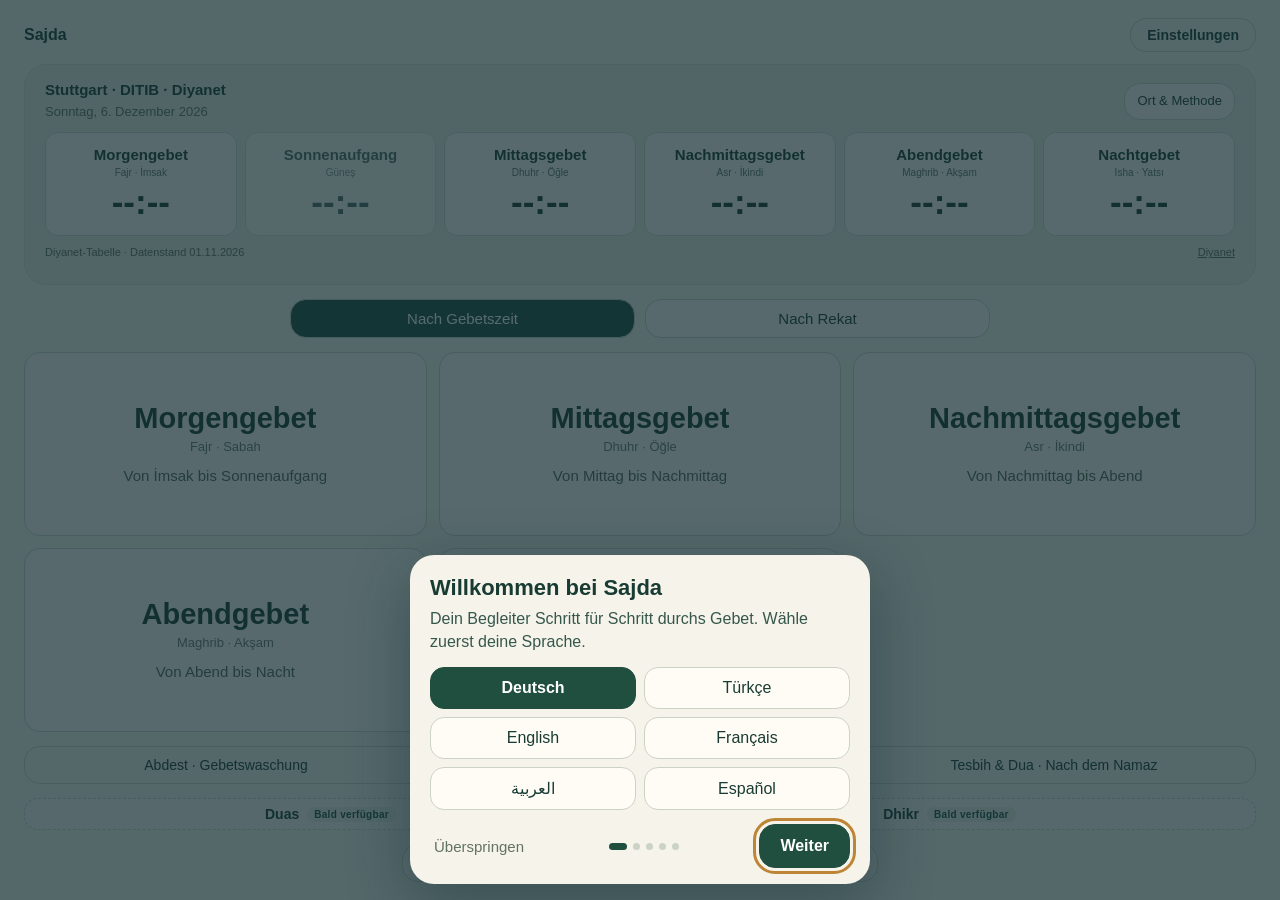
==== web/index.html @ 0aa75ae0 "Kontakt- und Datenschutzseite verlinkt Gemeinsame Seite rechtliches.html (Quelle ~/projects/rechtlic" ====
<!doctype html><html lang="de"><head><meta charset="utf-8"><meta name="viewport" content="width=device-width,initial-scale=1,viewport-fit=cover"><meta name="theme-color" content="#f6f3ea"><title>Sajda</title><link rel="icon" type="image/png" href="icon-32.png"><link rel="stylesheet" href="style.css"><link rel="manifest" href="manifest.webmanifest"><link rel="apple-touch-icon" href="icon-180.png"><meta name="apple-mobile-web-app-capable" content="yes"><meta name="mobile-web-app-capable" content="yes"><meta name="apple-mobile-web-app-title" content="Sajda"></head><body><div class="app">
<header><button id="homeButton"></button><button id="settingsButton" data-t="settings"></button></header>
<main id="home"><section class="times-board"><div class="setting-row"><div><strong data-t="cityZone"></strong><p id="timesDate"></p></div><button id="refreshTimes" data-t="refreshTimes"></button></div><div id="timesGrid"></div><div class="time-details"><span id="timesStatus" role="status"></span><a href="https://namazvakitleri.diyanet.gov.tr/tr-TR/11027/stuttgart-icin-namaz-vakti" target="_blank" rel="noopener">Diyanet</a></div><p id="nextPrayer" aria-live="off"></p></section><div class="settings-tabs home-tabs"><button id="byTimes" data-t="byTimes"></button><button id="byRekat" data-t="byRekat"></button></div><nav id="prayerChoices"></nav><nav id="categories" hidden></nav><nav id="homeShortcuts"></nav><button id="resume" hidden></button><div class="home-links"><button id="homeLearn" data-t="learnTempo"></button><button id="sourcesButton" class="plain" data-t="sources"></button></div></main>
<main id="choose" hidden><p class="eyebrow" data-t="choose"></p><h1 id="chooseTitle"></h1><p id="chosenPrayerWindow" class="prayer-window-banner" hidden></p><p id="chooseTraditional" class="prayer-traditional"></p><div id="variants"></div></main>
<main id="reader" hidden><div id="washReturnBar" hidden><button id="washReturn" data-prep="returnPrayer"></button></div><div class="meta"><span id="routeName"></span><button id="mic"></button></div><div class="meta"><span id="position"></span><a id="source" target="_blank" rel="noopener" data-t="source"></a></div><div class="track"><div id="progress"></div></div><div class="reading-stage"><article class="reading-copy"><div class="heading"><h1 id="title"></h1><button id="sectionTempo" class="section-tempo" data-t="sectionTempo"></button></div><div id="pagebox" aria-live="off"></div></article><aside id="posePanel"><img id="pose" alt="" hidden></aside></div><div class="pacing"><button id="pacePlay" aria-pressed="false"></button><div class="pace-meter"><div id="paceFill"></div></div><span id="paceLabel"></span><span id="activeTempo" class="tempo-badge"></span><button id="tempoSettings" data-t="tempo"></button></div><div id="counter" role="status" hidden><strong id="repeatInstruction"></strong><span id="repeatRound"></span></div><p id="status" role="status"></p><footer><button id="back"></button><button id="next" class="primary"></button></footer></main>
<main id="info" hidden><p class="eyebrow" data-t="infoTitle"></p><h1>İslam ve İhsan</h1><div id="infoText"></div><a href="https://www.islamveihsan.com/namaz-nasil-kilinir.html" target="_blank" rel="noopener" data-t="source"></a><footer><button id="infoBack" data-t="back"></button><button id="infoNext" class="primary"></button></footer></main>
<main id="settings" hidden><div class="setting-row language-row"><label for="explanationLanguage" data-t="language"></label><select id="explanationLanguage"><option value="de">Deutsch</option><option value="en">English</option><option value="tr">Türkçe</option><option value="fr">Français</option><option value="es">Español</option><option value="ar">العربية</option></select></div><div class="settings-tabs"><button id="appearanceTab" data-t="appearance"></button><button id="tempoTab" data-t="tempo"></button><button id="memoryTab" data-t="memory"></button></div>
<section id="appearancePanel"><h1 data-t="appearanceTitle"></h1><label for="size"><span data-t="size"></span> <output id="sizeValue"></output></label><input id="size" type="range" min="36" max="72" step="2"><label><input id="images" type="checkbox"> <span data-t="images"></span></label><label><input id="showPreparation" type="checkbox"> <span data-prep="setting"></span></label><label><input id="showPrayerWindows" type="checkbox"> <span data-t="showPrayerWindows"></span></label><label><input id="showMeaning" type="checkbox"> <span data-t="showMeaning"></span></label><div class="setting-row"><label for="displayMode" data-t="mode"></label><select id="displayMode"><option value="full" data-t="full"></option><option value="headings" data-t="headings"></option></select></div><p class="muted" data-t="appearanceHint"></p></section>
<section id="tempoPanel" hidden><div class="tempo-editor-controls"><div class="setting-row scope-row"><label for="tempoScope" data-t="tempoScope"></label><select id="tempoScope"></select></div><p id="scopeStatus" class="scope-status"></p><button id="learnSectionTempo" data-t="learnTempo"></button><button id="resetSectionTempo" class="plain" data-t="resetTempo" hidden></button><div class="setting-row"><label for="speed" data-t="speed"></label><output id="speedValue"></output></div><input id="speed" type="range" min="4" max="24" step="1"><div class="setting-row"><span data-t="slow"></span><span data-t="fast"></span></div><div class="setting-row"><label for="highlight" data-t="marking"></label><select id="highlight"><option value="word" data-t="word"></option><option value="letter" data-t="letter"></option></select></div><div class="setting-row"><label for="pause" data-t="movement"></label><output id="pauseValue"></output></div><input id="pause" type="range" min="1" max="8" step="0.5"><label class="auto-label"><input id="autoAdvance" type="checkbox"> <span data-t="auto"></span></label></div><div class="demo"><p class="eyebrow" data-t="example"></p><p id="demoTitle"></p><div id="demoText"></div><div class="pace-meter"><div id="demoFill"></div></div><div class="setting-row"><button id="demoBack" data-t="back"></button><span id="demoPage"></span><button id="demoNext" data-t="next"></button></div><div class="setting-row"><button id="demoPlay"></button><span id="demoLabel"></span></div></div><p class="tempo-hint" data-t="tempoHelp"></p></section><section id="memoryPanel" hidden><h1 data-t="memoryTitle"></h1><p class="tempo-hint" data-t="memoryHint"></p><label><input id="memoryEnabled" type="checkbox"> <span data-t="memoryOn"></span></label><div class="setting-row"><span id="memoryCount"></span><div><button id="memoryAll" data-t="all"></button><button id="memoryNone" data-t="none"></button></div></div><div id="memoryList"></div><div class="setting-row"><button id="memoryBack" data-t="back"></button><span id="memoryPage"></span><button id="memoryNext" data-t="next"></button></div></section>
<a class="legal-link" href="rechtliches.html">Kontakt · Datenschutz</a>
<button id="settingsClose" class="primary" data-t="save"></button></main>
<main id="exactPrayer" hidden><h1 data-t="chooseExactPrayer"></h1><p data-t="exactPrayerHint"></p><div id="exactPrayerChoices"></div><button id="exactPrayerBack" data-t="back"></button></main>
<main id="plan" hidden><p class="eyebrow" data-t="planTitle"></p><h1 id="planRoute"></h1><p class="tempo-hint" data-t="planHint"></p><div id="surahChoices"></div><footer><button id="planBack" data-t="planBack"></button><button id="planStart" class="primary" data-t="startPlan"></button></footer></main>
<main id="preparation" hidden><div class="setting-row"><h1 data-prep="title"></h1><button id="preparationBack" data-prep="back"></button></div><p id="preparationRoute" class="muted"></p><p class="preparation-intro" data-prep="intro"></p><div class="preparation-choices"><button id="preparationWudu"><strong data-prep="wudu"></strong><span data-prep="wuduSub"></span></button><button id="preparationGhusl"><strong data-prep="ghusl"></strong><span data-prep="ghuslSub"></span></button></div><div class="purity-links"><button id="whenWudu" data-prep="whenWudu"></button><button id="whenGhusl" data-prep="whenGhusl"></button></div><p class="preparation-basis" data-prep="basis"></p><footer><label><input id="skipPreparation" type="checkbox"><span data-prep="skip"></span></label><button id="preparationReady" class="primary" data-prep="ready"></button></footer></main>
<main id="purityInfo" hidden><div class="setting-row"><h1 id="purityTitle"></h1><button id="purityBack" data-prep="back"></button></div><p class="preparation-basis" data-prep="basis"></p><div id="purityText"></div><div id="puritySources"></div><footer><button id="purityPrev" data-prep="back"></button><span id="purityCount"></span><button id="purityNext" class="primary" data-prep="next"></button></footer></main>
<main id="learn" hidden><div class="setting-row"><h1 data-t="learnTitle"></h1><button id="learnBack" data-t="learnBack"></button></div><div class="learn-top"><label for="learnTarget" data-t="learnSection"></label><select id="learnTarget"></select><select id="learnRepeat" hidden></select></div><p class="tempo-hint" data-t="learnHint"></p><div class="learn-text-area"><div id="learnText"></div><div class="setting-row"><button id="learnTextBack" data-t="back"></button><span id="learnTextPage"></span><button id="learnTextNext" data-t="next"></button></div></div><div class="learn-record-controls"><label><input id="learnAutoStop" type="checkbox"> <span data-t="recordAuto"></span></label><label class="silence-control"><span data-t="silenceSeconds"></span><select id="learnSilence"><option value="2">2 s</option><option value="3" selected>3 s</option><option value="5">5 s</option></select></label><div class="setting-row"><button id="recordStart" class="primary" data-t="recordStart"></button><button id="recordStop" data-t="recordStop" disabled></button><strong id="recordElapsed">0.0 s</strong></div><div class="voice-level"><div id="voiceLevel"></div></div><p id="recordStatus" role="status"></p></div><div class="learn-result"><audio id="recordPlayback" controls hidden></audio><label for="learnDuration" data-t="durationSeconds"></label><input id="learnDuration" type="number" min="0.1" max="1800" step="0.1" inputmode="decimal"><button id="saveLearned" class="primary" data-t="saveMeasurement" disabled></button></div><p class="learn-privacy" data-t="learnPrivacy"></p></main>
<main id="done" hidden><p class="eyebrow" data-t="finished"></p><h1 id="doneTitle"></h1><p data-t="accepted"></p><button id="doneReturnPrayer" class="primary" data-prep="returnPrayer" hidden></button><button id="after" class="primary" data-t="after"></button><button id="again" data-t="again"></button><button id="doneHome" data-t="home"></button></main>
</div><dialog id="startCountdown" aria-labelledby="countdownTitle"><div class="countdown-content"><h2 id="countdownTitle" data-t="countdownTitle"></h2><output id="countdownValue" aria-live="polite" aria-atomic="true">3</output><button id="cancelCountdown" data-t="cancelCountdown"></button></div></dialog><script src="content.js"></script><script src="languages.js"></script><script src="i18n.js"></script><script src="pacing.js"></script><script src="tempo.js"></script><script src="prayer-plan.js"></script><script src="prayer-routes.js"></script><script src="features-i18n.js"></script><script src="intentions.js"></script><script src="start-countdown.js"></script><script src="prayer-labels.js"></script><script src="preparation-content.js"></script><script src="voice-timing.js"></script><script src="sprache-fr.js"></script><script src="sprache-es.js"></script><script src="sprache-ar.js"></script><script src="sprachen.js"></script><script src="app.js"></script><script src="home-features.js"></script><script src="berechnung.js"></script><script src="orte.js"></script><script src="marke.js"></script><script src="fokus.js"></script><script src="guide.js"></script><script src="preparation.js"></script><script src="learn.js"></script><script src="intention-start.js"></script><script src="init.js"></script><script>if('serviceWorker'in navigator&&location.protocol.startsWith('http'))navigator.serviceWorker.register('sw.js').catch(()=>{})</script></body></html>
---- web/style.css ----
:root{--ink:#183c33;--paper:#f6f3ea;--font:52px}*{box-sizing:border-box}html,body{margin:0;height:100%;overflow:hidden}body{font-family:ui-sans-serif,-apple-system,BlinkMacSystemFont,'Segoe UI',sans-serif;background:var(--paper);color:var(--ink)}button,input,a{-webkit-tap-highlight-color:transparent}button{font:inherit;color:inherit;border:1px solid #cbd3c7;background:#fffcf5;border-radius:16px;padding:16px 20px;cursor:pointer;touch-action:manipulation}button:focus-visible,a:focus-visible{outline:3px solid #bd8535;outline-offset:3px}button:disabled{opacity:.4}a{color:inherit}h1,p{margin:0}h1{font-size:clamp(28px,4.4vw,46px);line-height:1.12;letter-spacing:-.035em}p{line-height:1.5}.app{height:100dvh;max-width:none;margin:auto;padding:max(16px,env(safe-area-inset-top)) max(22px,env(safe-area-inset-right)) max(14px,env(safe-area-inset-bottom));display:flex;flex-direction:column;gap:20px}header{display:flex;justify-content:space-between;align-items:center;flex:none}header button{border:0;background:none;padding:8px 0;font-weight:700}#settingsButton{padding:8px 16px;border:1px solid #cbd3c7}main{flex:1;min-height:0;display:flex;flex-direction:column;gap:20px}[hidden]{display:none!important}#home{justify-content:space-evenly}#home h1{font-size:clamp(35px,7vw,66px);margin:12px 0}#categories{display:grid;grid-template-columns:1fr 1fr;gap:12px}#categories button{text-align:left;font-size:clamp(20px,3.2vw,30px);font-weight:700;min-height:80px}#categories small{display:block;font-size:14px;font-weight:400;margin-top:8px}.eyebrow{font-size:12px;letter-spacing:.16em;font-weight:700;color:#6a7969}.muted{color:#647567}.plain{border:0;background:none;font-size:14px}.primary{background:#204f40;color:#fff;border-color:#204f40;font-weight:700}#variants{display:grid;gap:12px}#variants button{text-align:left;font-size:23px}#variants small{display:block;font-size:15px;margin-top:6px}.meta{display:flex;align-items:center;justify-content:space-between;gap:10px;font-size:14px}.meta button{padding:8px 12px;font-size:13px}.track{height:3px;background:#dce0d4;flex:none}.track div{height:100%;background:#547764;transition:width .2s}.heading{display:flex;align-items:center;gap:12px;min-height:52px}.heading h1{flex:1;font-size:clamp(26px,4vw,38px)}#pose{width:100px;height:118px;object-fit:contain;mix-blend-mode:multiply}#reader{gap:12px}#pagebox{flex:1;min-height:0;overflow:hidden}#pagebox p,.measure p{font-size:var(--font);font-weight:650;line-height:1.28;letter-spacing:-.018em;overflow-wrap:anywhere;margin:0 0 18px}#pagebox p.note,.measure p.note{font-size:22px;font-weight:400;line-height:1.45;letter-spacing:0;color:#596b5f}#pagebox p:last-child,.measure p:last-child{margin-bottom:0}.measure{position:fixed;visibility:hidden;left:-10000px;top:0;pointer-events:none}footer{display:flex;gap:12px;flex:none}footer button{min-height:64px}#next{flex:1;display:flex;justify-content:space-between;font-size:25px}#next span{font-size:17px;align-self:center}#status{font-size:12px;line-height:1.3;min-height:16px}#counter{display:flex;gap:8px}#counter button{padding:8px 16px}#count{flex:1}#settings{gap:25px;justify-content:center}#settings label{font-size:23px}#settings input[type=range]{width:100%;height:40px}#settings input[type=checkbox]{width:24px;height:24px}#infoText{font-size:clamp(20px,3vw,27px);line-height:1.5;flex:1}#info footer{margin-top:auto}#done{justify-content:center}#done button{font-size:22px}@media(max-height:740px){.app{gap:10px;padding:12px 18px}main{gap:12px}#home h1{font-size:36px;margin:6px 0}#categories{gap:8px}#categories button{min-height:62px;padding:12px}#categories small{margin-top:4px}#reader{gap:8px}.heading{min-height:34px}.heading h1{font-size:26px}#pose{height:70px;width:60px}footer button{min-height:52px;padding:12px}#pagebox p.note,.measure p.note{font-size:18px}#settings{gap:16px}#variants button{padding:12px;font-size:20px}}@media(max-height:480px){#home{display:grid;grid-template-columns:1fr 1fr}#categories{grid-row:span 3}#home h1{font-size:28px}#categories button{font-size:18px}#categories small{display:none}#reader{gap:4px}.meta{font-size:12px}.heading h1{font-size:22px}#status{min-height:0}header{font-size:13px}#settings{gap:6px}#infoText{font-size:17px}#variants{grid-template-columns:1fr 1fr}}

/* Full-width reading with a compact, always-visible pace controller. */
.app{width:100%;padding-left:max(24px,env(safe-area-inset-left));padding-right:max(24px,env(safe-area-inset-right))}.heading{position:relative}#reader:has(#pose:not([hidden])) .heading{padding-right:116px;min-height:72px}#pose{position:absolute;right:0;top:0;z-index:1}#pagebox{padding-top:4px}#reader:has(#pose:not([hidden])) #pagebox p:first-child{padding-right:112px}.measure p:first-child{padding-right:var(--image-inset,0px)}
.pacing{display:flex;align-items:center;gap:12px;flex:none;min-height:40px}.pacing button{padding:9px 12px;font-size:14px}.pace-meter{height:6px;background:#dce0d4;border-radius:8px;overflow:hidden;flex:1;min-width:35px}.pace-meter>div{height:100%;width:0;background:#b38434}.pacing>span{font-size:13px;min-width:74px}.pacing #tempoSettings{padding:8px 12px}.read-unit{border-radius:4px}.read-unit.active{background:#edce86;box-shadow:0 2px 0 #bd8535;color:#173d31}.read-unit.read{color:#547969}.reading-word{white-space:nowrap}#settings{max-width:850px;width:100%;margin:auto;gap:14px;justify-content:flex-start}#settings section{display:flex;flex-direction:column;gap:12px;min-height:0}.settings-tabs{display:flex;gap:10px}.settings-tabs button{flex:1;padding:12px}.settings-tabs button[aria-selected=true]{background:#204f40;color:white}#settings h1{font-size:32px;margin:4px 0}#settings label{font-size:18px}#settings input[type=range]{height:26px;margin:0;accent-color:#204f40}#settings input[type=checkbox]{vertical-align:middle;width:20px;height:20px}.setting-row{display:flex;justify-content:space-between;align-items:center;gap:12px;font-size:15px}.setting-row select{font:inherit;padding:8px;border:1px solid #cbd3c7;border-radius:8px;background:#fffcf5;color:#183c33}.demo{padding:16px;border:1px solid #cbd3c7;border-radius:18px;display:flex;flex-direction:column;gap:12px;background:#fffcf5}#demoText{font-size:28px;line-height:1.45;font-weight:650}#demoText p{margin:0}.demo button{padding:8px 16px}.tempo-hint{font-size:13px;color:#647567}.auto-label{font-size:16px!important}#settingsClose{margin-top:auto;flex:none}#appearancePanel{gap:24px!important}#home{max-width:1200px;width:100%;margin:auto}
@media(max-height:740px){#settings{gap:8px}#settings section{gap:6px}#settings h1{font-size:25px}#settings label{font-size:16px}.demo{padding:10px;gap:6px}#demoText{font-size:24px}.tempo-hint{font-size:11px}.settings-tabs button{padding:8px}#reader:has(#pose:not([hidden])) .heading{min-height:42px;padding-right:80px}#reader:has(#pose:not([hidden])) #pagebox p:first-child{padding-right:76px}.measure p:first-child{padding-right:var(--image-inset,0px)}}
@media(max-width:550px){.app{padding-left:16px;padding-right:16px}.pacing{gap:6px}.pacing button{font-size:12px;padding:8px}.pacing>span{font-size:11px;min-width:60px}#reader:has(#pose:not([hidden])) .heading{padding-right:72px;min-height:40px}#pose{width:60px;height:76px}#reader:has(#pose:not([hidden])) #pagebox p:first-child{padding-right:68px}}
@media(max-height:480px){#tempoPanel{display:grid!important;grid-template-columns:1fr 1fr;gap:5px 18px!important}#tempoPanel[hidden]{display:none!important}#tempoPanel h1{display:none}.demo{grid-column:2;grid-row:1/7}#demoText{font-size:20px}.tempo-hint{display:none}.settings-tabs button{padding:5px}#settingsClose{padding:8px}#appearancePanel{gap:8px!important}.pacing{min-height:30px}.pacing button{padding:4px 8px}#pose{height:50px;width:44px}}
.reading-word{white-space:normal;overflow-wrap:anywhere}

#counter{display:flex;align-items:center;justify-content:space-between;gap:12px;background:#e7ecdf;border-radius:12px;padding:10px 16px;font-size:17px}#repeatRound{font-size:14px;color:#526b58}#explanationLanguage{font-size:17px}#appearancePanel .setting-row{flex-wrap:wrap}#pagebox [data-spoken=false]{color:#596b5f}

/* The reading stage reserves real space for both recitation and posture. */
.app{gap:12px;padding:18px 24px}header{min-height:34px}#reader{gap:10px}.meta{font-size:13px}.meta button{padding:7px 12px}.reading-stage{flex:1;min-height:0;display:grid;grid-template-columns:minmax(0,1fr);gap:20px}#reader.has-pose .reading-stage{grid-template-columns:minmax(0,1fr) clamp(200px,27vw,390px)}.reading-copy{min-width:0;min-height:0;display:flex;flex-direction:column;background:#fffcf5;border:1px solid #e0e4d8;border-radius:24px;padding:24px 28px;gap:14px}#reader .heading,#reader:has(#pose:not([hidden])) .heading{padding:0;min-height:0;flex:none}#reader .heading h1{font-size:clamp(22px,2.4vw,32px);font-weight:600;color:#5e7565;letter-spacing:-.02em}#reader #pagebox{padding:0;display:flex;flex-direction:column;justify-content:center;min-width:0}#reader #pagebox p{flex:none}#reader:has(#pose:not([hidden])) #pagebox p:first-child,.measure p:first-child{padding-right:0}#pagebox p.note,.measure p.note{font-size:clamp(17px,1.7vw,22px);line-height:1.4;margin-top:14px;color:#627466;font-weight:400}#posePanel{min-height:0;min-width:0;display:flex;align-items:center;justify-content:center;padding:22px;background:#e9eddf;border:1px solid #d9e0ce;border-radius:24px}#pose{position:static!important;display:block;width:100%!important;height:100%!important;max-height:490px;object-fit:contain;mix-blend-mode:multiply}#status:empty{display:none}#reader footer{justify-content:space-between}#reader footer #next{flex:0 1 65%;max-width:650px}#reader footer #back{min-width:120px}#reader footer button{min-height:56px}#reader .pacing{padding:0 3px;min-height:38px}#counter{padding:8px 14px;font-size:15px}.track{height:3px}
@media(orientation:portrait){#reader.has-pose .reading-stage{grid-template-columns:minmax(0,1fr);grid-template-rows:minmax(0,1fr) clamp(150px,23dvh,270px);gap:12px}#posePanel{padding:12px 30px}#pose{max-height:none}.reading-copy{padding:20px 24px;gap:12px}#reader .heading h1{font-size:26px}#reader footer #next{flex:1;max-width:none}}
@media(max-width:550px){.app{padding:12px;gap:8px}#reader{gap:7px}.reading-copy{padding:14px 16px;border-radius:18px;gap:8px}#posePanel{border-radius:18px}#reader .heading h1{font-size:21px}#reader.has-pose .reading-stage{grid-template-rows:minmax(0,1fr) clamp(105px,17dvh,170px);gap:8px}#reader footer #back{min-width:85px}#reader footer button{padding:12px;min-height:48px}.meta{font-size:11px}#reader .pacing{gap:6px}#pagebox p.note,.measure p.note{font-size:16px;margin-top:8px}}
@media(orientation:landscape) and (max-height:650px){.app{padding:10px 18px;gap:6px}#reader{gap:6px}#reader.has-pose .reading-stage{grid-template-columns:minmax(0,1fr) clamp(140px,25vw,280px);gap:12px}.reading-copy{padding:14px 20px;gap:8px}#posePanel{padding:14px}#reader .heading h1{font-size:21px}#reader footer button{min-height:44px;padding:10px 16px}#reader .pacing{min-height:32px}.meta button{padding:5px 9px}#pagebox p.note,.measure p.note{font-size:16px;margin-top:8px}#counter{padding:5px 12px}header{min-height:28px}header button{padding:4px 0}#settingsButton{padding:5px 12px}}
.language-row{flex:none;font-weight:650}.settings-tabs{flex:none}.settings-tabs button{font-size:15px;padding:10px 6px}.language-row select{min-width:130px}#memoryList{display:grid;grid-template-columns:1fr 1fr;gap:10px}#memoryList label{display:flex;align-items:center;gap:10px;padding:12px;border:1px solid #cbd3c7;border-radius:12px;min-height:62px}#memoryList input{flex:none}#memoryPanel button{padding:8px 12px}#memoryPanel{gap:14px!important}.reduced{align-items:center;text-align:center;gap:18px}#pagebox .hidden-time{font-size:clamp(58px,9vw,120px);font-variant-numeric:tabular-nums;line-height:1.15;margin:0}#pagebox .hidden-caption{font-size:18px;font-weight:500;margin:0}#pagebox .hidden-hint{font-size:16px;line-height:1.4;font-weight:400;max-width:30em;margin:0}.headings-only .heading h1{font-size:clamp(28px,3vw,46px)}#settings section{flex:0 1 auto}#settingsClose{margin-top:auto}#appearancePanel{gap:18px!important}#settingsButton{font-size:14px}#pagebox p{overflow-wrap:anywhere}
@media(max-height:740px){#settings .language-row{font-size:14px}#settings section{gap:5px}.settings-tabs button{padding:7px 5px;font-size:13px}.demo{padding:8px}#demoText{font-size:22px}#settings input[type=range]{height:20px}#settings h1{font-size:23px}#memoryPanel{gap:8px!important}#memoryList label{padding:8px;min-height:48px;font-size:16px}#appearancePanel{gap:12px!important}#settingsClose{padding:10px}}
@media(max-width:550px){#memoryList{grid-template-columns:1fr}#memoryList label{min-height:42px;padding:8px}.settings-tabs button{font-size:12px}#settings h1{font-size:23px}#pagebox .hidden-time{font-size:58px}#pagebox .hidden-caption{font-size:14px}#pagebox .hidden-hint{font-size:13px}.pacing>span{min-width:64px}}
@media(orientation:landscape) and (max-height:480px){#memoryPanel{display:grid!important;grid-template-columns:1fr 1fr}#memoryPanel[hidden]{display:none!important}#memoryList{grid-column:2;grid-row:1/5}#memoryPanel h1{font-size:18px}#memoryPanel .tempo-hint{display:none}#appearancePanel{display:grid!important;grid-template-columns:1fr 1fr}#appearancePanel[hidden]{display:none!important}#appearancePanel h1,#appearancePanel .muted{display:none}}
/* Hiding text does not change the available layout or the pagination clock. */
#reader.headings-only .heading h1{font-size:clamp(22px,2.4vw,32px)}
@media(orientation:portrait){#reader.headings-only .heading h1{font-size:26px}}
@media(max-width:550px){#reader.headings-only .heading h1{font-size:21px}}
@media(orientation:landscape) and (max-height:650px){#reader.headings-only .heading h1{font-size:21px}}
.section-tempo{font-size:12px;padding:8px 10px;max-width:210px;flex:none}.tempo-badge{font-size:11px;color:#617563;white-space:nowrap}.heading{flex-wrap:wrap}#reader .heading h1{min-width:180px}#tempoPanel{display:grid!important;grid-template-columns:minmax(0,1fr) minmax(0,1fr);gap:12px 24px!important;min-height:0;flex:1!important}#tempoPanel[hidden]{display:none!important}.tempo-editor-controls{display:flex;flex-direction:column;gap:10px;min-width:0}.scope-row{align-items:flex-start;flex-direction:column;gap:5px}.scope-row select{width:100%;max-width:100%}.scope-status{font-size:13px;line-height:1.3;color:#63745e}#resetSectionTempo{font-size:12px;padding:6px 0;text-align:left}#tempoPanel .demo{min-height:0;justify-content:space-between;gap:10px}#demoTitle{font-size:16px;font-weight:650}#demoText{height:170px;flex:1;min-height:90px;overflow:hidden}#demoText p,.demo-measure p{font-size:26px;line-height:1.4;font-weight:650;overflow-wrap:anywhere;margin:0 0 8px}.demo-measure p:last-child{margin-bottom:0}.demo-measure{position:fixed;left:-10000px;top:0;visibility:hidden}.demo .setting-row button{padding:6px 9px;font-size:13px}#demoPage{font-size:11px;text-align:center}#tempoPanel>.tempo-hint{grid-column:1/-1}.meaning-label{font-size:16px!important;font-weight:650!important;color:#5b705d;margin-top:14px!important;margin-bottom:8px!important}#pagebox p.meaning,.measure p.meaning{font-size:18px;font-weight:400;line-height:1.45;letter-spacing:0;color:#617260;margin-bottom:8px}
@media(orientation:portrait){#tempoPanel{grid-template-columns:1fr!important;grid-template-rows:auto minmax(180px,1fr) auto;gap:12px!important}.tempo-editor-controls{gap:7px}#tempoPanel .demo{min-height:180px}#demoText{min-height:80px;height:120px}#demoText p,.demo-measure p{font-size:24px}}
@media(max-height:800px) and (orientation:landscape){#tempoPanel .tempo-editor-controls{gap:6px}#tempoPanel .demo{padding:12px}#tempoPanel .scope-row select{padding:6px;font-size:14px}#tempoPanel .scope-row label{font-size:14px}#tempoPanel>.tempo-hint{font-size:11px}#demoText p,.demo-measure p{font-size:23px}#tempoPanel .setting-row label{font-size:15px}}
@media(max-width:550px){.pacing{flex-wrap:wrap}.tempo-badge{flex-basis:100%;text-align:center}#tempoPanel{gap:7px!important}#tempoPanel .demo{min-height:160px}#demoText{height:90px;min-height:70px}#demoText p,.demo-measure p{font-size:21px}.section-tempo{font-size:11px;padding:5px 8px}#pagebox p.meaning,.measure p.meaning{font-size:16px}.tempo-editor-controls{gap:5px}.scope-row{gap:2px}#tempoPanel .tempo-hint{font-size:11px}}
.demo .pace-meter{flex:none;height:6px;min-height:6px}#tempoPanel .demo{overflow:hidden}#demoText p:last-child{margin-bottom:0}
@media(orientation:portrait){
 #tempoPanel .tempo-editor-controls{display:grid;grid-template-columns:minmax(0,1fr) minmax(0,1fr);gap:6px 16px;align-items:center}
 .tempo-editor-controls>.scope-row{grid-column:1/-1;grid-row:1}
 .tempo-editor-controls>.scope-status{grid-column:1;grid-row:2}
 .tempo-editor-controls>#resetSectionTempo{grid-column:2;grid-row:2}
 .tempo-editor-controls>:nth-child(4){grid-column:1;grid-row:3}
 .tempo-editor-controls>#speed{grid-column:1;grid-row:4}
 .tempo-editor-controls>:nth-child(6){grid-column:1;grid-row:5}
 .tempo-editor-controls>:nth-child(7){grid-column:2;grid-row:3/6;flex-direction:column;align-items:flex-start}
 .tempo-editor-controls>:nth-child(8){grid-column:1;grid-row:6}
 .tempo-editor-controls>#pause{grid-column:1;grid-row:7}
 .tempo-editor-controls>.auto-label{grid-column:2;grid-row:6/8;font-size:14px!important}
 #tempoPanel{grid-template-rows:auto minmax(260px,1fr) auto}
 #tempoPanel .demo{min-height:260px;padding:12px;gap:6px;overflow:visible}
 #demoText{height:95px;min-height:80px}
 #tempoPanel .demo>*{flex-shrink:0}#tempoPanel .demo>#demoText{flex-shrink:1}
}
/* Match the reader's flex layout when measuring mixed recitation/meaning pages. */
.measure{display:flex;flex-direction:column}.measure p{flex:none}
/* Start screen: date-aware Diyanet board, then the two ways into a prayer. */
#home{max-width:none;justify-content:flex-start;gap:14px}#home .times-board{display:flex;flex-direction:column;gap:10px;border:1px solid #d9e1d2;border-radius:22px;background:#e9eddf;padding:16px 20px}.times-board .setting-row{font-size:15px}.times-board #timesDate{font-size:13px;color:#617361;margin-top:4px}#refreshTimes{padding:7px 14px;font-size:23px}#timesGrid{display:grid;grid-template-columns:repeat(6,minmax(0,1fr));gap:8px}.time-cell{display:flex;flex-direction:column;align-items:center;justify-content:center;gap:6px;background:#fffcf5;padding:13px 8px;border:1px solid #d1dac9;border-radius:13px;min-width:0}.time-cell span{font-size:16px}.time-cell strong{font-size:clamp(22px,3vw,35px);font-variant-numeric:tabular-nums}.time-cell.current-time{background:#204f40;color:white;border-color:#204f40}div.time-cell{opacity:.72}.time-details{display:flex;justify-content:space-between;gap:12px;font-size:11px;color:#5c705e}.time-details #timesStatus{flex:1}#nextPrayer{font-size:15px;font-weight:650;font-variant-numeric:tabular-nums}.home-tabs{max-width:700px;width:100%;align-self:center}#prayerChoices,#categories{flex:1;min-height:0;display:grid;grid-template-columns:repeat(4,minmax(0,1fr));gap:12px;align-content:center}#prayerChoices button{font-size:clamp(20px,2.5vw,30px);font-weight:650;padding:22px 12px}#prayerChoices button.small-choice{font-size:17px;background:transparent}#categories button{min-height:75px}#resume{padding:12px;font-size:15px}.home-links{display:flex;justify-content:center;gap:15px;flex-wrap:wrap}.home-links button{padding:10px 16px;font-size:14px}#surahChoices{display:flex;flex-direction:column;gap:12px;flex:1;justify-content:center}.surah-choice{display:grid;grid-template-columns:90px minmax(140px,1fr) minmax(180px,1.4fr);align-items:center;gap:16px;padding:16px 20px;background:#fffcf5;border:1px solid #d9e1d2;border-radius:16px}.surah-choice strong{font-size:22px}.surah-choice span{font-size:16px;color:#617361}.surah-choice select,.learn-top select{font:inherit;background:#f6f3ea;color:#183c33;padding:12px;border:1px solid #cbd3c7;border-radius:10px;min-width:0}.surah-choice select:disabled{opacity:.65}#plan footer{justify-content:space-between}#plan footer .primary{flex:1;max-width:650px}#plan h1{font-size:clamp(25px,3vw,38px)}
/* Local-only calibration. */
#learn{gap:10px}#learn h1{font-size:clamp(23px,3vw,35px)}#learnBack{padding:9px 16px;font-size:15px}.learn-top{display:flex;align-items:center;gap:12px;flex:none}.learn-top label{font-size:15px}.learn-top select{flex:1;padding:8px 12px;font-size:16px}.learn-text-area{flex:1;min-height:130px;display:flex;flex-direction:column;background:#fffcf5;border:1px solid #d9e1d2;border-radius:20px;padding:16px 22px;gap:10px}#learnText{flex:1;min-height:70px;overflow:hidden;display:flex;flex-direction:column;justify-content:center}#learnText p,.learn-measure p{font-size:clamp(27px,3.5vw,42px);line-height:1.35;font-weight:650;letter-spacing:-.018em;overflow-wrap:anywhere;margin:0 0 12px;flex:none}#learnText p:last-child,.learn-measure p:last-child{margin-bottom:0}.learn-measure{position:fixed;visibility:hidden;left:-10000px;top:0;display:flex;flex-direction:column}.learn-text-area .setting-row{font-size:12px}.learn-text-area button{padding:6px 12px;font-size:13px}.learn-record-controls{display:flex;flex-wrap:wrap;align-items:center;gap:8px 18px;flex:none}.learn-record-controls>label{font-size:14px}.silence-control select{font:inherit;padding:5px;background:#fffcf5;border:1px solid #cbd3c7;border-radius:8px}.learn-record-controls>.setting-row{width:100%}.learn-record-controls button{padding:11px 16px;font-size:16px}#recordElapsed{font-size:22px;font-variant-numeric:tabular-nums}.voice-level{width:100%;height:5px;background:#d9e1d2;border-radius:4px;overflow:hidden}#voiceLevel{height:100%;width:0;background:#698b54}#recordStatus{width:100%;font-size:13px;line-height:1.4;min-height:18px}.learn-result{display:flex;align-items:center;gap:12px;flex-wrap:wrap;flex:none}.learn-result audio{height:36px;max-width:100%;flex-basis:100%}.learn-result label{font-size:14px}.learn-result input{font:inherit;width:100px;border:1px solid #cbd3c7;border-radius:9px;padding:9px;color:#183c33;background:#fffcf5}.learn-result button{font-size:15px;padding:11px 16px;flex:1}.learn-privacy{font-size:11px;line-height:1.35;color:#617361;flex:none}#learnSectionTempo{padding:7px 10px;font-size:13px;text-align:left}#appearancePanel{gap:15px!important}
@media(orientation:portrait){#prayerChoices,#categories{grid-template-columns:repeat(2,minmax(0,1fr))}#prayerChoices button{padding:16px 10px}#timesGrid{grid-template-columns:repeat(3,minmax(0,1fr))}.surah-choice{grid-template-columns:80px 1fr;gap:8px 12px;padding:12px 16px}.surah-choice select{grid-column:1/-1;padding:9px}.time-cell{padding:9px 8px}.time-cell span{font-size:14px}.time-cell strong{font-size:27px}.tempo-editor-controls>*{grid-column:auto!important;grid-row:auto!important}.tempo-editor-controls>.scope-row{grid-column:1/-1!important;grid-row:1!important}.tempo-editor-controls>.scope-status{grid-column:1!important;grid-row:2!important}.tempo-editor-controls>#resetSectionTempo{grid-column:2!important;grid-row:2!important}.tempo-editor-controls>#learnSectionTempo{grid-column:1/-1!important;grid-row:3!important}.tempo-editor-controls>:nth-child(5){grid-column:1!important;grid-row:4!important}.tempo-editor-controls>#speed{grid-column:1!important;grid-row:5!important}.tempo-editor-controls>:nth-child(7){grid-column:1!important;grid-row:6!important}.tempo-editor-controls>:nth-child(8){grid-column:2!important;grid-row:4/7!important;flex-direction:column;align-items:flex-start}.tempo-editor-controls>:nth-child(9){grid-column:1!important;grid-row:7!important}.tempo-editor-controls>#pause{grid-column:1!important;grid-row:8!important}.tempo-editor-controls>.auto-label{grid-column:2!important;grid-row:7/9!important}.learn-top{flex-wrap:wrap}.learn-top label{width:100%}}
@media(max-height:800px){#home{gap:9px}#home .times-board{padding:10px 15px;gap:7px}.time-cell{padding:8px 5px}.time-cell span{font-size:13px}.time-cell strong{font-size:25px}#prayerChoices,#categories{gap:8px}#prayerChoices button{padding:12px 8px;font-size:23px}#prayerChoices button.small-choice{font-size:15px}#categories button{padding:12px;min-height:60px;font-size:24px}.home-links button{padding:6px 10px;font-size:13px}#resume{padding:8px;font-size:13px}.surah-choice{padding:10px 14px;gap:8px}.surah-choice strong{font-size:19px}.surah-choice select{padding:8px;font-size:15px}#learn{gap:7px}.learn-text-area{padding:12px 18px;min-height:100px}.learn-record-controls{gap:6px 12px}.learn-record-controls button{padding:8px 12px;font-size:14px}.learn-result button{padding:8px 12px}.learn-privacy{font-size:10px}.learn-top select{padding:6px 9px}#learn h1{font-size:25px}#recordElapsed{font-size:19px}}
@media(max-width:550px){#home{gap:7px}.times-board .setting-row{font-size:13px}#timesGrid{gap:5px}.time-cell{padding:7px 4px}.time-cell strong{font-size:22px}.time-cell span{font-size:12px}.time-details{font-size:9px}#nextPrayer{font-size:12px}#prayerChoices button{font-size:20px;padding:10px 6px}#prayerChoices button.small-choice{font-size:13px}.home-links{gap:6px}.home-links button{font-size:12px;padding:6px}.surah-choice span{font-size:14px}.learn-top{gap:5px}.learn-top label{display:none}.learn-top select{font-size:13px}.learn-result{gap:7px}.learn-result label{font-size:12px}.learn-result input{width:75px}.learn-result button{font-size:12px}.learn-record-controls>label{font-size:12px}#learnText p,.learn-measure p{font-size:27px}.learn-text-area .setting-row{font-size:10px}.learn-record-controls button{font-size:12px;padding:8px}#learn .tempo-hint{font-size:11px}#learn h1{font-size:22px}}
#prayerChoices,#categories{align-content:stretch;grid-auto-rows:minmax(45px,1fr)}

#variants button.farz-choice{border:2px solid #204f40;background:#e3ebda;box-shadow:inset 5px 0 #204f40;font-weight:750}.farz-badge{display:inline-block;margin-left:16px;padding:5px 10px;border-radius:9px;background:#204f40;color:white;font-size:14px;vertical-align:middle}.time-cell.current-time{opacity:1;box-shadow:0 0 0 2px #204f40}

#prayerChoices .prayer-window{display:flex;flex-direction:column;gap:5px;margin-top:10px;font-size:clamp(12px,1.3vw,16px);line-height:1.35;font-weight:400;color:#536953}.prayer-window .window-hours{font-weight:650;font-variant-numeric:tabular-nums}.prayer-window-banner{padding:12px 16px;background:#e9eddf;border-radius:13px;font-size:16px;line-height:1.45;flex:none}#appearancePanel label:has(#showPrayerWindows){font-size:18px}@media(max-height:800px){#prayerChoices .prayer-window{font-size:12px;margin-top:7px;gap:3px}.prayer-window-banner{font-size:14px;padding:9px 12px}}@media(max-width:550px){#prayerChoices .prayer-window{font-size:11px;margin-top:6px;gap:2px}#appearancePanel label:has(#showPrayerWindows){font-size:16px}}
/* Primary names follow the selected language; traditional names stay secondary. */
#prayerChoices button[data-prayer-name]{display:flex;flex-direction:column;align-items:center;justify-content:center;gap:4px;min-width:0}#prayerChoices .prayer-primary{font-size:clamp(19px,2.3vw,29px);line-height:1.15;overflow-wrap:anywhere}#prayerChoices .prayer-traditional,.prayer-traditional{font-size:13px;font-weight:400;color:#6c7b6c;line-height:1.2}#prayerChoices .day-icon{font-size:26px;line-height:1;color:#b98333;margin-bottom:6px}.time-cell .time-primary{font-size:clamp(11px,1.25vw,15px);font-weight:650;line-height:1.15;overflow-wrap:anywhere}.time-cell .time-traditional{font-size:10px;line-height:1.15;opacity:.7;font-weight:400}.time-cell .time-icon{font-size:21px;color:#b98333;line-height:1}.time-cell.current-time .time-icon{color:#f6d088}.time-cell{gap:4px}.time-cell.current-time .time-traditional{color:#e4eddd}#chooseTraditional{margin-top:-10px}#prayerChoices .prayer-window{font-size:clamp(11px,1.2vw,15px);margin-top:7px}
/* Preparation and paginated purity explanations. */
#preparation{gap:16px}#preparation h1,#purityInfo h1{font-size:clamp(26px,3.8vw,40px)}#preparationRoute{font-size:16px}.preparation-intro{font-size:clamp(19px,2.2vw,26px);line-height:1.45;max-width:1100px}.preparation-choices{display:grid;grid-template-columns:1fr 1fr;gap:16px;flex:1;min-height:100px}.preparation-choices button{display:flex;flex-direction:column;align-items:flex-start;justify-content:center;gap:12px;text-align:left;padding:22px 28px;background:#e9eddf}.preparation-choices strong{font-size:clamp(25px,3vw,38px)}.preparation-choices span{font-size:18px;color:#617361}.purity-links{display:flex;gap:12px}.purity-links button{flex:1;font-size:17px;padding:12px 16px}.preparation-basis{font-size:13px;line-height:1.4;color:#617361}#preparation footer{align-items:center;justify-content:space-between;gap:20px}#preparation footer label{display:flex;align-items:center;gap:10px;font-size:16px}#preparation input{width:24px;height:24px;flex:none}#preparationReady{font-size:20px;min-width:35%}#preparationBack,#purityBack{font-size:15px;padding:9px 14px}#purityText{flex:1;min-height:110px;overflow:hidden;display:flex;flex-direction:column;justify-content:center;gap:24px}#purityText p,.purity-measure p{font-size:clamp(24px,3.4vw,35px);line-height:1.4;margin:0;overflow-wrap:anywhere;flex:none}.purity-measure{position:fixed;left:-10000px;top:0;visibility:hidden;display:flex;flex-direction:column;gap:24px}#puritySources{display:flex;flex-wrap:wrap;gap:8px 16px;font-size:12px;flex:none}#purityInfo footer{align-items:center;justify-content:space-between}#purityCount{font-size:14px}#washReturnBar{flex:none}#washReturn{font-size:14px;padding:8px 14px;background:#e9eddf;width:100%;text-align:left}#appearancePanel label:has(#showPreparation){font-size:18px}
@media(max-height:800px){#prayerChoices .prayer-primary{font-size:22px}#prayerChoices .day-icon{font-size:21px;margin-bottom:3px}#prayerChoices .prayer-traditional{font-size:11px}#prayerChoices .prayer-window{font-size:11px;margin-top:5px}#preparation{gap:10px}.preparation-intro{font-size:20px}.preparation-choices button{padding:16px 22px}.preparation-basis{font-size:12px}#preparation footer label{font-size:14px}.purity-links button{font-size:15px;padding:10px}#preparationReady{font-size:17px}#preparation h1,#purityInfo h1{font-size:28px}}
@media(max-width:550px){#prayerChoices .prayer-primary{font-size:18px}#prayerChoices .day-icon{display:none}#prayerChoices .prayer-traditional{font-size:10px}#prayerChoices .prayer-window{font-size:10px}#timesGrid .time-primary{font-size:11px}#timesGrid .time-traditional{font-size:9px}#timesGrid .time-icon{font-size:17px}.preparation-intro{font-size:17px}.preparation-choices{gap:10px}.preparation-choices button{padding:14px}.preparation-choices strong{font-size:23px}.preparation-choices span{font-size:14px}.purity-links{flex-direction:column;gap:6px}#preparation footer{flex-direction:column;align-items:stretch;gap:12px}#preparation footer button{min-height:48px}#preparationRoute{font-size:13px}#preparation h1,#purityInfo h1{font-size:25px}#purityText p,.purity-measure p{font-size:24px}#appearancePanel label:has(#showPreparation){font-size:16px}}
#homeShortcuts{display:flex;gap:10px;flex:none}#homeShortcuts button{flex:1;padding:10px 12px;font-size:14px;background:transparent;min-width:0}#prayerChoices{grid-template-columns:repeat(5,minmax(0,1fr));grid-template-rows:minmax(0,1fr)}
@media(orientation:portrait){#prayerChoices{grid-template-columns:repeat(2,minmax(0,1fr));grid-template-rows:repeat(3,minmax(0,1fr))}#prayerChoices [data-prayer-name="Yatsı"]{grid-column:1/-1}#prayerChoices button[data-prayer-name]{position:relative;padding:10px 18px;gap:3px}#prayerChoices .day-icon{position:absolute;right:12px;top:9px;font-size:19px;margin:0}#prayerChoices .prayer-primary{font-size:23px}#prayerChoices .prayer-traditional{font-size:12px}#prayerChoices .prayer-window{font-size:12px;margin-top:4px;gap:3px}#timesGrid .time-icon{display:none}#timesGrid .time-primary{font-size:12px}#timesGrid .time-traditional{font-size:9px}#timesGrid .time-cell{gap:2px;padding:7px 5px}#timesGrid .time-cell strong{font-size:25px}}
@media(max-width:550px){#prayerChoices .prayer-primary{font-size:18px}#prayerChoices .prayer-traditional{font-size:10px}#prayerChoices .prayer-window{font-size:10px}#prayerChoices button[data-prayer-name]{padding:6px 8px}#homeShortcuts{gap:6px}#homeShortcuts button{font-size:11px;padding:8px 5px}}
@media(orientation:landscape){#prayerChoices{grid-template-columns:repeat(6,minmax(0,1fr));grid-template-rows:repeat(2,minmax(0,1fr))}#prayerChoices button[data-prayer-name]{grid-column:span 2;padding:14px 12px}#prayerChoices [data-prayer-name="Akşam"],#prayerChoices [data-prayer-name="Yatsı"]{grid-column:span 3}}

#prayerChoices button.current-prayer{background:#e4ecdc;border:2px solid #7d9a72;box-shadow:inset 0 0 0 1px #d4e1c9}#prayerChoices button.current-prayer .prayer-primary{color:#204f40}

#startCountdown{border:1px solid #ccd7c2;background:#f6f3ea;color:#183c33;border-radius:26px;padding:34px;max-width:min(90vw,480px);width:100%;box-shadow:0 18px 80px #102c3340}#startCountdown::backdrop{background:#183c3399;backdrop-filter:blur(4px)}.countdown-content{display:flex;flex-direction:column;align-items:center;gap:22px;text-align:center}#countdownTitle{font-size:24px;line-height:1.3;margin:0}#countdownValue{font-size:clamp(100px,20vw,180px);font-weight:750;line-height:1.1;font-variant-numeric:tabular-nums}#cancelCountdown{padding:12px 24px;font-size:18px}#exactPrayer{justify-content:center}#exactPrayer>p{font-size:20px;max-width:45em}#exactPrayerChoices{display:grid;gap:14px}#exactPrayerChoices button{font-size:22px;font-weight:650;text-align:left;background:#e9eddf}#exactPrayerBack{align-self:flex-start}#reader:has(#pagebox [data-spoken=true]) #pacePlay:enabled{border-color:#69866a}

#refreshTimes{font-size:13px;padding:9px 12px;max-width:155px;line-height:1.3}#tempoSettings{font-size:12px;line-height:1.2}
.ort-dialog{border:1px solid #ccd7c2;background:#f6f3ea;color:#183c33;border-radius:24px;padding:24px;width:min(92vw,440px);box-shadow:0 18px 80px #102c3340}
.ort-dialog::backdrop{background:#183c3399;backdrop-filter:blur(4px)}
.ort-dialog h2{margin:0 0 16px;font-size:22px}
.ort-dialog label{display:flex;flex-direction:column;gap:6px;margin-bottom:14px;font-weight:600;font-size:14px;color:#617361}
.ort-dialog select{font:inherit;font-size:17px;color:#183c33;padding:12px;border-radius:14px;border:1px solid #cbd3c7;background:#fffcf5}
.ort-dialog .primary{width:100%;max-width:none;padding:14px;border-radius:16px;border:1px solid #204f40;font-size:17px}
.bald{display:flex;gap:6px;flex:none}
.bald-kachel{flex:1;min-width:0;border:1px dashed #cbd3c7;border-radius:14px;padding:7px 10px;display:flex;align-items:center;justify-content:center;gap:8px;color:#617361;background:#fffcf580}
.bald-kachel strong{color:#183c33;font-size:14px}
.bald-kachel small{display:none}
.bald-marke{order:1;font-size:10px;font-weight:700;letter-spacing:.3px;color:#204f40;background:#e9eddf;border-radius:999px;padding:2px 7px;white-space:nowrap}
/* Fokus beim Beten (fokus.js) */
.fokus-leiste{display:none}
body.fokus .fokus-leiste{display:flex;align-items:center;gap:10px;flex:none;min-height:36px}
.fokus-raus{width:36px;height:36px;border-radius:12px;border:1px solid #cbd3c7;background:#fffcf5;font-size:22px;line-height:1;color:#183c33;padding:0}
.fokus-stand{flex:1;font-size:13px;color:#617361}
.fokus-mehr{border:1px solid #cbd3c7;background:#fffcf5;border-radius:999px;padding:6px 12px;font-size:13px;color:#183c33}
body.fokus:not(.fokus-mehr-offen) header,
body.fokus:not(.fokus-mehr-offen) #reader>.meta,
body.fokus:not(.fokus-mehr-offen) .section-tempo,
body.fokus:not(.fokus-mehr-offen) #activeTempo,
body.fokus:not(.fokus-mehr-offen) #tempoSettings,
body.fokus:not(.fokus-mehr-offen) #paceLabel{display:none!important}
body.fokus:not(.fokus-mehr-offen) .app{gap:6px;padding-top:max(8px,env(safe-area-inset-top))}
body.fokus:not(.fokus-mehr-offen) .pacing{min-height:0}
body.fokus:not(.fokus-mehr-offen) #pacePlay{padding:4px 10px;font-size:12px}
body.fokus.fokus-mehr-offen .fokus-stand{visibility:hidden}
/* Kurzanleitung (guide.js) */
.g-rahmen{position:fixed;z-index:60;border-radius:24px;box-shadow:0 0 0 200vmax #102c33b3;transition:all .35s ease;pointer-events:none}
.g-karte{position:fixed;z-index:61;left:50%;bottom:max(16px,env(safe-area-inset-bottom));transform:translateX(-50%);width:min(92vw,460px);background:#f6f3ea;color:#183c33;border-radius:24px;padding:20px 20px 16px;box-shadow:0 18px 60px #102c3366}
.g-karte.oben{bottom:auto;top:max(16px,env(safe-area-inset-top))}
.g-karte h2{margin:0 0 6px;font-size:22px}
.g-karte>p{margin:0 0 14px;line-height:1.45;font-size:16px;color:#36574c}
.g-sprachen{display:grid;grid-template-columns:1fr 1fr;gap:8px;margin-bottom:14px}
.g-sprachen button,.g-felder select{font:inherit;font-size:16px;padding:11px 12px;border-radius:14px;border:1px solid #cbd3c7;background:#fffcf5;color:#183c33}
.g-sprachen button.aktiv{background:#204f40;color:#fff;border-color:#204f40;font-weight:700}
.g-felder{display:flex;flex-direction:column;gap:8px;margin-bottom:14px}
.g-schrift{margin-bottom:14px}
.g-probe{margin:0 0 8px;font-weight:800;line-height:1.15;overflow-wrap:anywhere;max-height:30vh;overflow:hidden}
.g-schrift input{width:100%;accent-color:#204f40}
.g-hinweis{background:#e9eddf;border-radius:14px;padding:10px 14px;margin-bottom:14px;font-size:15px}
.g-hinweis p{margin:4px 0}
.g-fuss{display:flex;align-items:center;gap:10px}
.g-fuss .primary{flex:none;padding:12px 20px;border-radius:16px;border:1px solid #204f40;font-size:16px}
.g-skip{background:none;border:0;color:#617361;font-size:15px;padding:8px 4px}
.g-punkte{flex:1;display:flex;justify-content:center;gap:6px}
.g-punkte i{width:7px;height:7px;border-radius:50%;background:#cbd3c7}
.g-punkte i.an{background:#204f40;width:18px;border-radius:4px}
[dir=rtl] .fokus-raus{transform:scaleX(-1)}
.legal-link{margin-top:auto;align-self:center;font-size:13px;color:#647567;text-decoration:none;padding:4px 8px}.legal-link+#settingsClose{margin-top:0}
/* Große Schrift / kleines Handy: Startseite scrollt, statt die Gebetskacheln auf 0 zu quetschen */
@media(orientation:portrait){#home{overflow-y:auto;scrollbar-width:none}#home::-webkit-scrollbar{display:none}#home>*{flex-shrink:0}#prayerChoices{flex:1 0 auto;grid-template-rows:repeat(3,auto);align-content:stretch}}
#prayerChoices .prayer-primary,.time-cell .time-primary{overflow-wrap:break-word;hyphens:auto;-webkit-hyphens:auto}
#homeShortcuts button{hyphens:auto;-webkit-hyphens:auto;overflow-wrap:break-word}
/* Kleine Handys / Querformat / große Schrift: Ansichten (außer Leseansicht) scrollen, statt Inhalte zu quetschen oder zu überdecken */
#choose,#info,#settings,#exactPrayer,#plan,#preparation,#purityInfo,#done{overflow-y:auto;overscroll-behavior:contain;scrollbar-width:none}
#choose::-webkit-scrollbar,#info::-webkit-scrollbar,#settings::-webkit-scrollbar,#exactPrayer::-webkit-scrollbar,#plan::-webkit-scrollbar,#preparation::-webkit-scrollbar,#purityInfo::-webkit-scrollbar,#done::-webkit-scrollbar{display:none}
#choose>*,#info>*,#settings>*,#exactPrayer>*,#plan>*,#preparation>*,#purityInfo>*,#done>*{flex-shrink:0!important}
#settingsClose{position:sticky;bottom:0;z-index:2;box-shadow:0 -10px 14px var(--paper)}
#home{overflow-y:auto}
@media(orientation:landscape) and (max-height:500px){#home{display:flex!important;flex-direction:column;scrollbar-width:none}#home::-webkit-scrollbar{display:none}#home>*{flex-shrink:0}#prayerChoices{flex:1 0 auto;grid-auto-rows:auto}#timesGrid .time-cell{padding:6px 4px;gap:2px}#timesGrid .time-cell strong{font-size:22px}#timesGrid .time-primary{font-size:12px}#timesGrid .time-traditional{font-size:10px}#prayerChoices button{padding:8px 6px}}
@media(max-width:550px){#tempoPanel .tempo-editor-controls{display:flex!important;flex-direction:column;gap:6px}#tempoPanel .tempo-editor-controls>*{grid-column:auto!important;grid-row:auto!important}#tempoPanel .tempo-editor-controls{align-items:stretch!important}#tempoPanel .tempo-editor-controls>.setting-row:not(.scope-row){flex-direction:row!important;align-items:center!important;justify-content:space-between!important}#tempoPanel .scope-row{align-items:stretch!important}#tempoPanel #learnSectionTempo{align-self:flex-start}#tempoPanel{flex:none!important;grid-template-rows:auto!important}#tempoPanel .demo{min-height:240px}}
.preparation-choices button{min-width:0}.preparation-choices strong,.preparation-choices span{overflow-wrap:break-word;hyphens:auto;-webkit-hyphens:auto;max-width:100%}
#preparation .preparation-choices{flex:1 0 auto}
@media(max-width:400px){.preparation-choices{grid-template-columns:minmax(0,1fr)}.preparation-choices button{padding:12px 14px;gap:4px}}
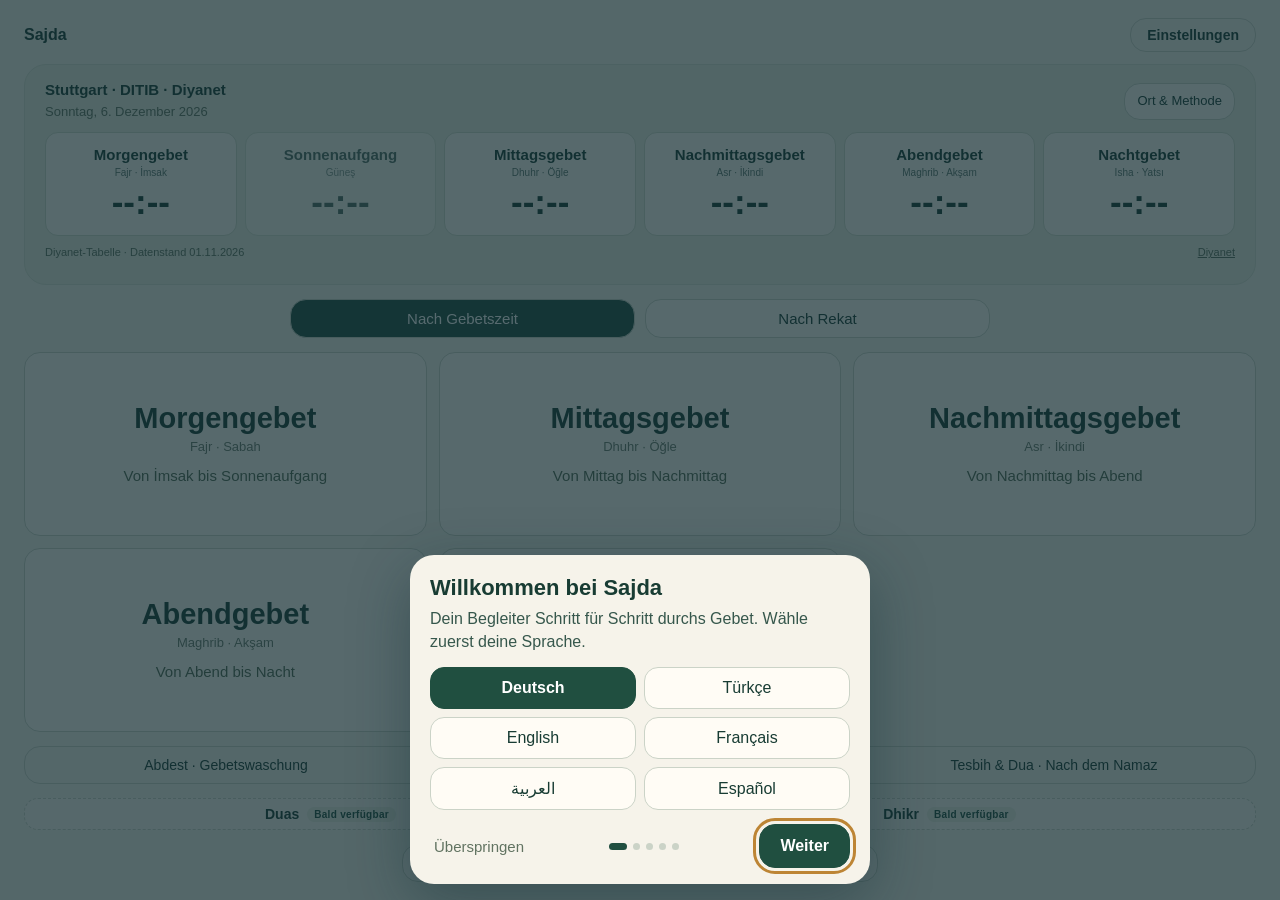
==== commit cf1d525d: "Vorschaubild, Suchmaschinen-Angaben, Sitemap, Ereignisse zählen Co-Authored-By: Claude Opus 5.5 <nor" ====
--- a/web/index.html
+++ b/web/index.html
@@ -1,4 +1,4 @@
-<!doctype html><html lang="de"><head><meta charset="utf-8"><meta name="viewport" content="width=device-width,initial-scale=1,viewport-fit=cover"><meta name="theme-color" content="#f6f3ea"><title>Sajda</title><link rel="icon" type="image/png" href="icon-32.png"><link rel="stylesheet" href="style.css"><link rel="manifest" href="manifest.webmanifest"><link rel="apple-touch-icon" href="icon-180.png"><meta name="apple-mobile-web-app-capable" content="yes"><meta name="mobile-web-app-capable" content="yes"><meta name="apple-mobile-web-app-title" content="Sajda"></head><body><div class="app">
+<!doctype html><html lang="de"><head><meta charset="utf-8"><meta name="viewport" content="width=device-width,initial-scale=1,viewport-fit=cover"><meta name="theme-color" content="#f6f3ea"><title>Sajda – Gebetszeiten und Gebet lernen</title><meta name="description" content="Gebetszeiten nach Diyanet/DITIB für über 120 Städte und GPS, dazu das Gebet Schritt für Schritt mit Suren, Bedeutung und Aussprache. Kostenlos, offline, in 6 Sprachen."><link rel="canonical" href="https://musancak.github.io/sajda/"><meta property="og:type" content="website"><meta property="og:url" content="https://musancak.github.io/sajda/"><meta property="og:title" content="Sajda – Gebetszeiten und Gebet lernen"><meta property="og:description" content="Gebetszeiten nach Diyanet/DITIB für über 120 Städte und GPS, dazu das Gebet Schritt für Schritt mit Suren, Bedeutung und Aussprache. Kostenlos, offline, in 6 Sprachen."><meta property="og:image" content="https://musancak.github.io/sajda/og.png"><meta property="og:image:width" content="1200"><meta property="og:image:height" content="630"><meta property="og:locale" content="de_DE"><meta name="twitter:card" content="summary_large_image"><link rel="icon" type="image/png" href="icon-32.png"><link rel="stylesheet" href="style.css"><link rel="manifest" href="manifest.webmanifest"><link rel="apple-touch-icon" href="icon-180.png"><meta name="apple-mobile-web-app-capable" content="yes"><meta name="mobile-web-app-capable" content="yes"><meta name="apple-mobile-web-app-title" content="Sajda"><script data-goatcounter="https://musancak.goatcounter.com/count" async src="https://gc.zgo.at/count.js"></script><script>function zaehl(n){var i=0;(function f(){if(window.goatcounter&&goatcounter.count){try{goatcounter.count({path:n,title:n,event:true})}catch(e){}}else if(i++<20)setTimeout(f,500)})()}addEventListener("appinstalled",function(){zaehl("app-installiert")});if(matchMedia("(display-mode: standalone)").matches||navigator.standalone)zaehl("als-app-geoeffnet")</script></head><body><div class="app">
 <header><button id="homeButton"></button><button id="settingsButton" data-t="settings"></button></header>
 <main id="home"><section class="times-board"><div class="setting-row"><div><strong data-t="cityZone"></strong><p id="timesDate"></p></div><button id="refreshTimes" data-t="refreshTimes"></button></div><div id="timesGrid"></div><div class="time-details"><span id="timesStatus" role="status"></span><a href="https://namazvakitleri.diyanet.gov.tr/tr-TR/11027/stuttgart-icin-namaz-vakti" target="_blank" rel="noopener">Diyanet</a></div><p id="nextPrayer" aria-live="off"></p></section><div class="settings-tabs home-tabs"><button id="byTimes" data-t="byTimes"></button><button id="byRekat" data-t="byRekat"></button></div><nav id="prayerChoices"></nav><nav id="categories" hidden></nav><nav id="homeShortcuts"></nav><button id="resume" hidden></button><div class="home-links"><button id="homeLearn" data-t="learnTempo"></button><button id="sourcesButton" class="plain" data-t="sources"></button></div></main>
 <main id="choose" hidden><p class="eyebrow" data-t="choose"></p><h1 id="chooseTitle"></h1><p id="chosenPrayerWindow" class="prayer-window-banner" hidden></p><p id="chooseTraditional" class="prayer-traditional"></p><div id="variants"></div></main>
@@ -15,4 +15,4 @@
 <main id="purityInfo" hidden><div class="setting-row"><h1 id="purityTitle"></h1><button id="purityBack" data-prep="back"></button></div><p class="preparation-basis" data-prep="basis"></p><div id="purityText"></div><div id="puritySources"></div><footer><button id="purityPrev" data-prep="back"></button><span id="purityCount"></span><button id="purityNext" class="primary" data-prep="next"></button></footer></main>
 <main id="learn" hidden><div class="setting-row"><h1 data-t="learnTitle"></h1><button id="learnBack" data-t="learnBack"></button></div><div class="learn-top"><label for="learnTarget" data-t="learnSection"></label><select id="learnTarget"></select><select id="learnRepeat" hidden></select></div><p class="tempo-hint" data-t="learnHint"></p><div class="learn-text-area"><div id="learnText"></div><div class="setting-row"><button id="learnTextBack" data-t="back"></button><span id="learnTextPage"></span><button id="learnTextNext" data-t="next"></button></div></div><div class="learn-record-controls"><label><input id="learnAutoStop" type="checkbox"> <span data-t="recordAuto"></span></label><label class="silence-control"><span data-t="silenceSeconds"></span><select id="learnSilence"><option value="2">2 s</option><option value="3" selected>3 s</option><option value="5">5 s</option></select></label><div class="setting-row"><button id="recordStart" class="primary" data-t="recordStart"></button><button id="recordStop" data-t="recordStop" disabled></button><strong id="recordElapsed">0.0 s</strong></div><div class="voice-level"><div id="voiceLevel"></div></div><p id="recordStatus" role="status"></p></div><div class="learn-result"><audio id="recordPlayback" controls hidden></audio><label for="learnDuration" data-t="durationSeconds"></label><input id="learnDuration" type="number" min="0.1" max="1800" step="0.1" inputmode="decimal"><button id="saveLearned" class="primary" data-t="saveMeasurement" disabled></button></div><p class="learn-privacy" data-t="learnPrivacy"></p></main>
 <main id="done" hidden><p class="eyebrow" data-t="finished"></p><h1 id="doneTitle"></h1><p data-t="accepted"></p><button id="doneReturnPrayer" class="primary" data-prep="returnPrayer" hidden></button><button id="after" class="primary" data-t="after"></button><button id="again" data-t="again"></button><button id="doneHome" data-t="home"></button></main>
-</div><dialog id="startCountdown" aria-labelledby="countdownTitle"><div class="countdown-content"><h2 id="countdownTitle" data-t="countdownTitle"></h2><output id="countdownValue" aria-live="polite" aria-atomic="true">3</output><button id="cancelCountdown" data-t="cancelCountdown"></button></div></dialog><script src="content.js"></script><script src="languages.js"></script><script src="i18n.js"></script><script src="pacing.js"></script><script src="tempo.js"></script><script src="prayer-plan.js"></script><script src="prayer-routes.js"></script><script src="features-i18n.js"></script><script src="intentions.js"></script><script src="start-countdown.js"></script><script src="prayer-labels.js"></script><script src="preparation-content.js"></script><script src="voice-timing.js"></script><script src="sprache-fr.js"></script><script src="sprache-es.js"></script><script src="sprache-ar.js"></script><script src="sprachen.js"></script><script src="app.js"></script><script src="home-features.js"></script><script src="berechnung.js"></script><script src="orte.js"></script><script src="marke.js"></script><script src="fokus.js"></script><script src="guide.js"></script><script src="preparation.js"></script><script src="learn.js"></script><script src="intention-start.js"></script><script src="init.js"></script><script>if('serviceWorker'in navigator&&location.protocol.startsWith('http'))navigator.serviceWorker.register('sw.js').catch(()=>{})</script></body></html>
+</div><dialog id="startCountdown" aria-labelledby="countdownTitle"><div class="countdown-content"><h2 id="countdownTitle" data-t="countdownTitle"></h2><output id="countdownValue" aria-live="polite" aria-atomic="true">3</output><button id="cancelCountdown" data-t="cancelCountdown"></button></div></dialog><script src="content.js"></script><script src="languages.js"></script><script src="i18n.js"></script><script src="pacing.js"></script><script src="tempo.js"></script><script src="prayer-plan.js"></script><script src="prayer-routes.js"></script><script src="features-i18n.js"></script><script src="intentions.js"></script><script src="start-countdown.js"></script><script src="prayer-labels.js"></script><script src="preparation-content.js"></script><script src="voice-timing.js"></script><script src="sprache-fr.js"></script><script src="sprache-es.js"></script><script src="sprache-ar.js"></script><script src="sprachen.js"></script><script src="app.js"></script><script src="zaehlen.js"></script><script src="home-features.js"></script><script src="berechnung.js"></script><script src="orte.js"></script><script src="marke.js"></script><script src="fokus.js"></script><script src="guide.js"></script><script src="preparation.js"></script><script src="learn.js"></script><script src="intention-start.js"></script><script src="init.js"></script><script>if('serviceWorker'in navigator&&location.protocol.startsWith('http'))navigator.serviceWorker.register('sw.js').catch(()=>{})</script></body></html>
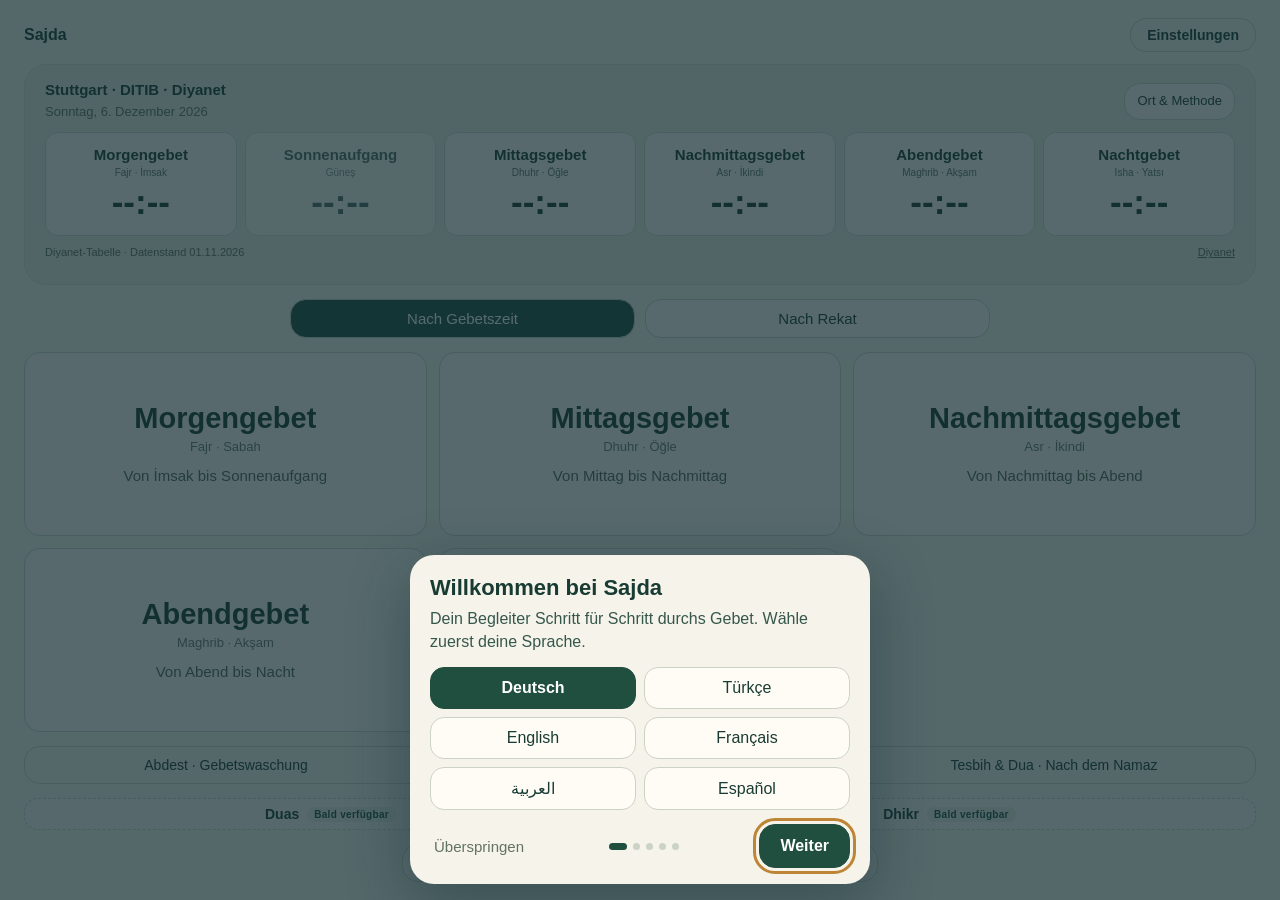
==== commit 7de4ae90: "Google Search Console bestätigen Co-Authored-By: Claude Opus 5.5 <noreply@anthropic.com>" ====
--- a/web/index.html
+++ b/web/index.html
@@ -1,4 +1,4 @@
-<!doctype html><html lang="de"><head><meta charset="utf-8"><meta name="viewport" content="width=device-width,initial-scale=1,viewport-fit=cover"><meta name="theme-color" content="#f6f3ea"><title>Sajda – Gebetszeiten und Gebet lernen</title><meta name="description" content="Gebetszeiten nach Diyanet/DITIB für über 120 Städte und GPS, dazu das Gebet Schritt für Schritt mit Suren, Bedeutung und Aussprache. Kostenlos, offline, in 6 Sprachen."><link rel="canonical" href="https://musancak.github.io/sajda/"><meta property="og:type" content="website"><meta property="og:url" content="https://musancak.github.io/sajda/"><meta property="og:title" content="Sajda – Gebetszeiten und Gebet lernen"><meta property="og:description" content="Gebetszeiten nach Diyanet/DITIB für über 120 Städte und GPS, dazu das Gebet Schritt für Schritt mit Suren, Bedeutung und Aussprache. Kostenlos, offline, in 6 Sprachen."><meta property="og:image" content="https://musancak.github.io/sajda/og.png"><meta property="og:image:width" content="1200"><meta property="og:image:height" content="630"><meta property="og:locale" content="de_DE"><meta name="twitter:card" content="summary_large_image"><link rel="icon" type="image/png" href="icon-32.png"><link rel="stylesheet" href="style.css"><link rel="manifest" href="manifest.webmanifest"><link rel="apple-touch-icon" href="icon-180.png"><meta name="apple-mobile-web-app-capable" content="yes"><meta name="mobile-web-app-capable" content="yes"><meta name="apple-mobile-web-app-title" content="Sajda"><script data-goatcounter="https://musancak.goatcounter.com/count" async src="https://gc.zgo.at/count.js"></script><script>function zaehl(n){var i=0;(function f(){if(window.goatcounter&&goatcounter.count){try{goatcounter.count({path:n,title:n,event:true})}catch(e){}}else if(i++<20)setTimeout(f,500)})()}addEventListener("appinstalled",function(){zaehl("app-installiert")});if(matchMedia("(display-mode: standalone)").matches||navigator.standalone)zaehl("als-app-geoeffnet")</script></head><body><div class="app">
+<!doctype html><html lang="de"><head><meta charset="utf-8"><meta name="viewport" content="width=device-width,initial-scale=1,viewport-fit=cover"><meta name="theme-color" content="#f6f3ea"><title>Sajda – Gebetszeiten und Gebet lernen</title><meta name="google-site-verification" content="Xn05R_5MM9uL-cfBnthn5D_3-SK7ok3MApF2KQxOoHA"><meta name="description" content="Gebetszeiten nach Diyanet/DITIB für über 120 Städte und GPS, dazu das Gebet Schritt für Schritt mit Suren, Bedeutung und Aussprache. Kostenlos, offline, in 6 Sprachen."><link rel="canonical" href="https://musancak.github.io/sajda/"><meta property="og:type" content="website"><meta property="og:url" content="https://musancak.github.io/sajda/"><meta property="og:title" content="Sajda – Gebetszeiten und Gebet lernen"><meta property="og:description" content="Gebetszeiten nach Diyanet/DITIB für über 120 Städte und GPS, dazu das Gebet Schritt für Schritt mit Suren, Bedeutung und Aussprache. Kostenlos, offline, in 6 Sprachen."><meta property="og:image" content="https://musancak.github.io/sajda/og.png"><meta property="og:image:width" content="1200"><meta property="og:image:height" content="630"><meta property="og:locale" content="de_DE"><meta name="twitter:card" content="summary_large_image"><link rel="icon" type="image/png" href="icon-32.png"><link rel="stylesheet" href="style.css"><link rel="manifest" href="manifest.webmanifest"><link rel="apple-touch-icon" href="icon-180.png"><meta name="apple-mobile-web-app-capable" content="yes"><meta name="mobile-web-app-capable" content="yes"><meta name="apple-mobile-web-app-title" content="Sajda"><script data-goatcounter="https://musancak.goatcounter.com/count" async src="https://gc.zgo.at/count.js"></script><script>function zaehl(n){var i=0;(function f(){if(window.goatcounter&&goatcounter.count){try{goatcounter.count({path:n,title:n,event:true})}catch(e){}}else if(i++<20)setTimeout(f,500)})()}addEventListener("appinstalled",function(){zaehl("app-installiert")});if(matchMedia("(display-mode: standalone)").matches||navigator.standalone)zaehl("als-app-geoeffnet")</script></head><body><div class="app">
 <header><button id="homeButton"></button><button id="settingsButton" data-t="settings"></button></header>
 <main id="home"><section class="times-board"><div class="setting-row"><div><strong data-t="cityZone"></strong><p id="timesDate"></p></div><button id="refreshTimes" data-t="refreshTimes"></button></div><div id="timesGrid"></div><div class="time-details"><span id="timesStatus" role="status"></span><a href="https://namazvakitleri.diyanet.gov.tr/tr-TR/11027/stuttgart-icin-namaz-vakti" target="_blank" rel="noopener">Diyanet</a></div><p id="nextPrayer" aria-live="off"></p></section><div class="settings-tabs home-tabs"><button id="byTimes" data-t="byTimes"></button><button id="byRekat" data-t="byRekat"></button></div><nav id="prayerChoices"></nav><nav id="categories" hidden></nav><nav id="homeShortcuts"></nav><button id="resume" hidden></button><div class="home-links"><button id="homeLearn" data-t="learnTempo"></button><button id="sourcesButton" class="plain" data-t="sources"></button></div></main>
 <main id="choose" hidden><p class="eyebrow" data-t="choose"></p><h1 id="chooseTitle"></h1><p id="chosenPrayerWindow" class="prayer-window-banner" hidden></p><p id="chooseTraditional" class="prayer-traditional"></p><div id="variants"></div></main>
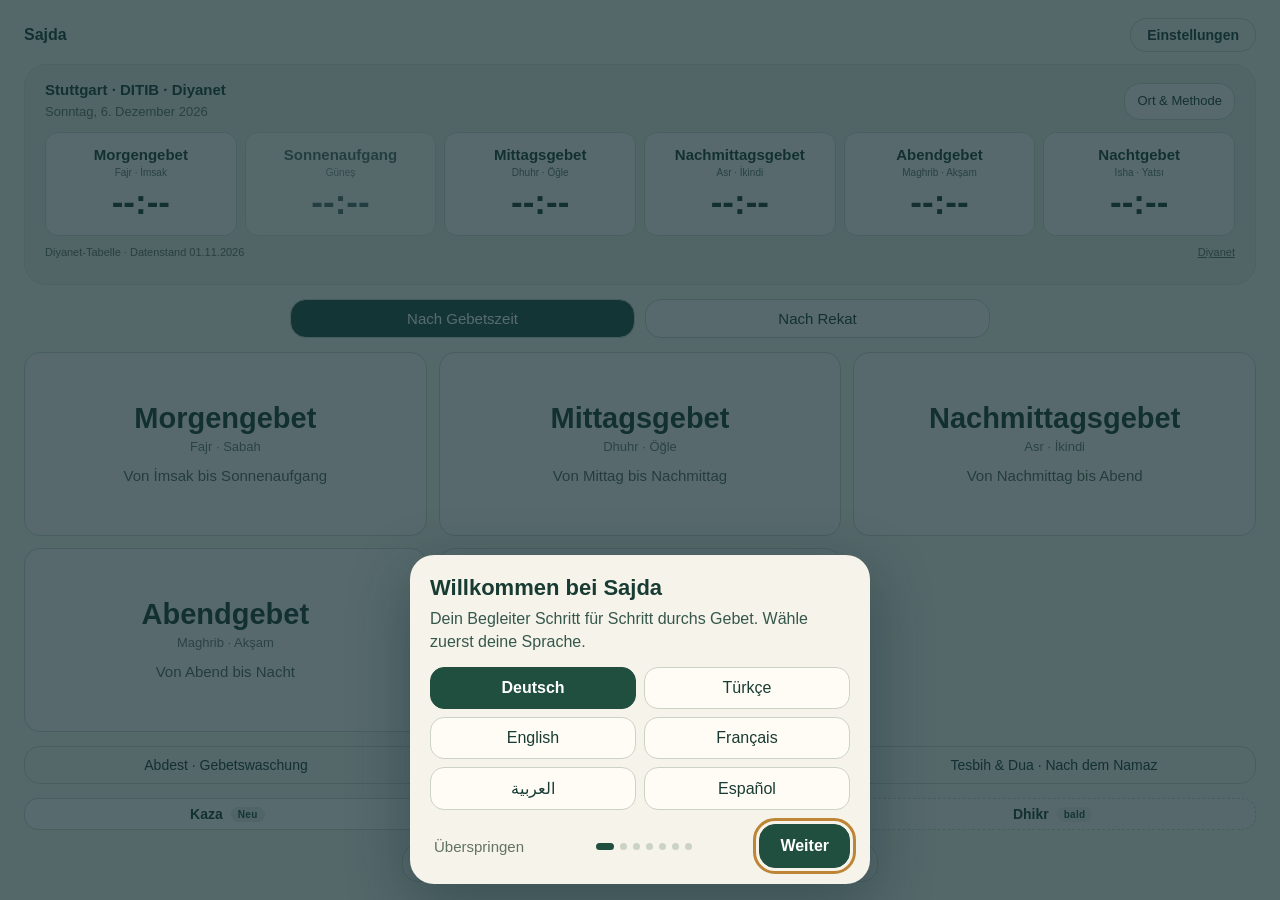
==== commit 6307b92f: "Kaza-Zähler, Format-Entwürfe (Ufuk, Lawh, Waqt, Falak) mit Format-Auswahl und Erinnerungstönen - Kaz" ====
--- a/web/index.html
+++ b/web/index.html
@@ -1,4 +1,4 @@
-<!doctype html><html lang="de"><head><meta charset="utf-8"><meta name="viewport" content="width=device-width,initial-scale=1,viewport-fit=cover"><meta name="theme-color" content="#f6f3ea"><title>Sajda – Gebetszeiten und Gebet lernen</title><meta name="google-site-verification" content="Xn05R_5MM9uL-cfBnthn5D_3-SK7ok3MApF2KQxOoHA"><meta name="description" content="Gebetszeiten nach Diyanet/DITIB für über 120 Städte und GPS, dazu das Gebet Schritt für Schritt mit Suren, Bedeutung und Aussprache. Kostenlos, offline, in 6 Sprachen."><link rel="canonical" href="https://musancak.github.io/sajda/"><meta property="og:type" content="website"><meta property="og:url" content="https://musancak.github.io/sajda/"><meta property="og:title" content="Sajda – Gebetszeiten und Gebet lernen"><meta property="og:description" content="Gebetszeiten nach Diyanet/DITIB für über 120 Städte und GPS, dazu das Gebet Schritt für Schritt mit Suren, Bedeutung und Aussprache. Kostenlos, offline, in 6 Sprachen."><meta property="og:image" content="https://musancak.github.io/sajda/og.png"><meta property="og:image:width" content="1200"><meta property="og:image:height" content="630"><meta property="og:locale" content="de_DE"><meta name="twitter:card" content="summary_large_image"><link rel="icon" type="image/png" href="icon-32.png"><link rel="stylesheet" href="style.css"><link rel="manifest" href="manifest.webmanifest"><link rel="apple-touch-icon" href="icon-180.png"><meta name="apple-mobile-web-app-capable" content="yes"><meta name="mobile-web-app-capable" content="yes"><meta name="apple-mobile-web-app-title" content="Sajda"><script data-goatcounter="https://musancak.goatcounter.com/count" async src="https://gc.zgo.at/count.js"></script><script>function zaehl(n){var i=0;(function f(){if(window.goatcounter&&goatcounter.count){try{goatcounter.count({path:n,title:n,event:true})}catch(e){}}else if(i++<20)setTimeout(f,500)})()}addEventListener("appinstalled",function(){zaehl("app-installiert")});if(matchMedia("(display-mode: standalone)").matches||navigator.standalone)zaehl("als-app-geoeffnet")</script></head><body><div class="app">
+<!doctype html><html lang="de"><head><meta charset="utf-8"><meta name="viewport" content="width=device-width,initial-scale=1,viewport-fit=cover"><meta name="theme-color" content="#f6f3ea"><title>Sajda – Gebetszeiten und Gebet lernen</title><meta name="google-site-verification" content="Xn05R_5MM9uL-cfBnthn5D_3-SK7ok3MApF2KQxOoHA"><meta name="description" content="Gebetszeiten nach Diyanet/DITIB für über 120 Städte und GPS, dazu das Gebet Schritt für Schritt mit Suren, Bedeutung und Aussprache. Kostenlos, offline, in 6 Sprachen."><link rel="canonical" href="https://musancak.github.io/sajda/"><meta property="og:type" content="website"><meta property="og:url" content="https://musancak.github.io/sajda/"><meta property="og:site_name" content="Sajda"><meta property="og:title" content="Sajda – Das Gebet lernen, Schritt für Schritt"><meta property="og:description" content="Handy hinlegen und beten: Sajda führt dich durch jede Rekat, zeigt jede Haltung und hilft dir, neue Suren direkt im Namaz zu lesen. Mit Gebetszeiten, offline, kostenlos, in 6 Sprachen."><meta property="og:image" content="https://musancak.github.io/sajda/og.png?v=2"><meta property="og:image:alt" content="Sajda auf dem Handy: das Gebet Schritt für Schritt"><meta property="og:image:width" content="1200"><meta property="og:image:height" content="630"><meta property="og:locale" content="de_DE"><meta name="twitter:card" content="summary_large_image"><link rel="icon" type="image/png" href="icon-32.png"><link rel="stylesheet" href="style.css"><link rel="manifest" href="manifest.webmanifest"><link rel="apple-touch-icon" href="icon-180.png"><meta name="apple-mobile-web-app-capable" content="yes"><meta name="mobile-web-app-capable" content="yes"><meta name="apple-mobile-web-app-title" content="Sajda"><script data-goatcounter="https://musancak.goatcounter.com/count" async src="https://gc.zgo.at/count.js"></script><script>function zaehl(n){var i=0;(function f(){if(window.goatcounter&&goatcounter.count){try{goatcounter.count({path:n,title:n,event:true})}catch(e){}}else if(i++<20)setTimeout(f,500)})()}addEventListener("appinstalled",function(){zaehl("app-installiert")});if(matchMedia("(display-mode: standalone)").matches||navigator.standalone)zaehl("als-app-geoeffnet")</script></head><body><div class="app">
 <header><button id="homeButton"></button><button id="settingsButton" data-t="settings"></button></header>
 <main id="home"><section class="times-board"><div class="setting-row"><div><strong data-t="cityZone"></strong><p id="timesDate"></p></div><button id="refreshTimes" data-t="refreshTimes"></button></div><div id="timesGrid"></div><div class="time-details"><span id="timesStatus" role="status"></span><a href="https://namazvakitleri.diyanet.gov.tr/tr-TR/11027/stuttgart-icin-namaz-vakti" target="_blank" rel="noopener">Diyanet</a></div><p id="nextPrayer" aria-live="off"></p></section><div class="settings-tabs home-tabs"><button id="byTimes" data-t="byTimes"></button><button id="byRekat" data-t="byRekat"></button></div><nav id="prayerChoices"></nav><nav id="categories" hidden></nav><nav id="homeShortcuts"></nav><button id="resume" hidden></button><div class="home-links"><button id="homeLearn" data-t="learnTempo"></button><button id="sourcesButton" class="plain" data-t="sources"></button></div></main>
 <main id="choose" hidden><p class="eyebrow" data-t="choose"></p><h1 id="chooseTitle"></h1><p id="chosenPrayerWindow" class="prayer-window-banner" hidden></p><p id="chooseTraditional" class="prayer-traditional"></p><div id="variants"></div></main>
@@ -15,4 +15,5 @@
 <main id="purityInfo" hidden><div class="setting-row"><h1 id="purityTitle"></h1><button id="purityBack" data-prep="back"></button></div><p class="preparation-basis" data-prep="basis"></p><div id="purityText"></div><div id="puritySources"></div><footer><button id="purityPrev" data-prep="back"></button><span id="purityCount"></span><button id="purityNext" class="primary" data-prep="next"></button></footer></main>
 <main id="learn" hidden><div class="setting-row"><h1 data-t="learnTitle"></h1><button id="learnBack" data-t="learnBack"></button></div><div class="learn-top"><label for="learnTarget" data-t="learnSection"></label><select id="learnTarget"></select><select id="learnRepeat" hidden></select></div><p class="tempo-hint" data-t="learnHint"></p><div class="learn-text-area"><div id="learnText"></div><div class="setting-row"><button id="learnTextBack" data-t="back"></button><span id="learnTextPage"></span><button id="learnTextNext" data-t="next"></button></div></div><div class="learn-record-controls"><label><input id="learnAutoStop" type="checkbox"> <span data-t="recordAuto"></span></label><label class="silence-control"><span data-t="silenceSeconds"></span><select id="learnSilence"><option value="2">2 s</option><option value="3" selected>3 s</option><option value="5">5 s</option></select></label><div class="setting-row"><button id="recordStart" class="primary" data-t="recordStart"></button><button id="recordStop" data-t="recordStop" disabled></button><strong id="recordElapsed">0.0 s</strong></div><div class="voice-level"><div id="voiceLevel"></div></div><p id="recordStatus" role="status"></p></div><div class="learn-result"><audio id="recordPlayback" controls hidden></audio><label for="learnDuration" data-t="durationSeconds"></label><input id="learnDuration" type="number" min="0.1" max="1800" step="0.1" inputmode="decimal"><button id="saveLearned" class="primary" data-t="saveMeasurement" disabled></button></div><p class="learn-privacy" data-t="learnPrivacy"></p></main>
 <main id="done" hidden><p class="eyebrow" data-t="finished"></p><h1 id="doneTitle"></h1><p data-t="accepted"></p><button id="doneReturnPrayer" class="primary" data-prep="returnPrayer" hidden></button><button id="after" class="primary" data-t="after"></button><button id="again" data-t="again"></button><button id="doneHome" data-t="home"></button></main>
-</div><dialog id="startCountdown" aria-labelledby="countdownTitle"><div class="countdown-content"><h2 id="countdownTitle" data-t="countdownTitle"></h2><output id="countdownValue" aria-live="polite" aria-atomic="true">3</output><button id="cancelCountdown" data-t="cancelCountdown"></button></div></dialog><script src="content.js"></script><script src="languages.js"></script><script src="i18n.js"></script><script src="pacing.js"></script><script src="tempo.js"></script><script src="prayer-plan.js"></script><script src="prayer-routes.js"></script><script src="features-i18n.js"></script><script src="intentions.js"></script><script src="start-countdown.js"></script><script src="prayer-labels.js"></script><script src="preparation-content.js"></script><script src="voice-timing.js"></script><script src="sprache-fr.js"></script><script src="sprache-es.js"></script><script src="sprache-ar.js"></script><script src="sprachen.js"></script><script src="app.js"></script><script src="zaehlen.js"></script><script src="home-features.js"></script><script src="berechnung.js"></script><script src="orte.js"></script><script src="marke.js"></script><script src="fokus.js"></script><script src="guide.js"></script><script src="preparation.js"></script><script src="learn.js"></script><script src="intention-start.js"></script><script src="init.js"></script><script>if('serviceWorker'in navigator&&location.protocol.startsWith('http'))navigator.serviceWorker.register('sw.js').catch(()=>{})</script></body></html>
+<main id="kaza" hidden><div class="kaza-top"><h1 data-kz="title"></h1><button id="kazaInfo" class="kaza-icon"></button></div><section class="kaza-hero"><div id="kazaStats"><div class="kaza-big"><strong id="kazaDone">0</strong><span data-kz="doneLabel"></span></div><div class="kaza-bar"><div id="kazaFill"></div></div><p id="kazaSub"></p></div><div id="kazaEmpty" hidden><strong data-kz="emptyTitle"></strong><p data-kz="emptyHint"></p><div class="kaza-empty-actions"><button id="kazaEstimate" class="primary" data-kz="estimate"></button><button id="kazaEnter" data-kz="enter"></button></div></div></section><ul id="kazaList"></ul><div class="kaza-foot"><button id="kazaSetup" class="plain" data-kz="estimate"></button><button id="kazaEdit" class="plain"></button><button id="kazaBackup" class="plain" data-kz="backup"></button></div><p class="kaza-local" data-kz="local"></p></main>
+</div><dialog id="kazaSetupSheet" class="kaza-sheet"><h2 data-kz="setupTitle"></h2><p class="kaza-hint" data-kz="setupHint"></p><div class="kaza-fields"><label><span data-kz="years"></span><input id="kazaYears" type="number" min="0" max="80" value="0" inputmode="numeric"></label><label><span data-kz="months"></span><input id="kazaMonths" type="number" min="0" max="11" value="0" inputmode="numeric"></label></div><p class="kaza-label" data-kz="share"></p><div id="kazaShares" class="kaza-chips"></div><label class="kaza-line"><span data-kz="exempt"></span><input id="kazaExempt" type="number" min="0" max="15" value="0" inputmode="numeric"></label><label class="kaza-line"><span data-kz="witr"></span><input id="kazaWitr" type="checkbox" checked></label><p id="kazaPreview" class="kaza-preview"></p><div class="kaza-sheet-actions"><button data-close data-kz="cancel"></button><button id="kazaAdd"></button><button id="kazaReplace" class="primary"></button></div></dialog><dialog id="kazaInfoSheet" class="kaza-sheet"><h2 data-kz="infoTitle"></h2><ol id="kazaInfoList"></ol><a id="kazaSource" target="_blank" rel="noopener"></a><div class="kaza-sheet-actions"><button data-close class="primary" data-kz="close"></button></div></dialog><dialog id="kazaBackupSheet" class="kaza-sheet"><h2 data-kz="backup"></h2><p class="kaza-hint" data-kz="backupHint"></p><textarea id="kazaCode" rows="4" spellcheck="false"></textarea><p id="kazaBackupStatus" class="kaza-hint" role="status"></p><div class="kaza-sheet-actions"><button data-close data-kz="close"></button><button id="kazaLoad" data-kz="load"></button><button id="kazaCopy" class="primary" data-kz="copy"></button></div></dialog><div id="kazaToast" class="kaza-toast" role="status" hidden><span id="kazaToastText"></span><button id="kazaUndo"></button></div><dialog id="startCountdown" aria-labelledby="countdownTitle"><div class="countdown-content"><h2 id="countdownTitle" data-t="countdownTitle"></h2><output id="countdownValue" aria-live="polite" aria-atomic="true">3</output><button id="cancelCountdown" data-t="cancelCountdown"></button></div></dialog><script src="content.js"></script><script src="languages.js"></script><script src="i18n.js"></script><script src="pacing.js"></script><script src="tempo.js"></script><script src="prayer-plan.js"></script><script src="prayer-routes.js"></script><script src="features-i18n.js"></script><script src="intentions.js"></script><script src="start-countdown.js"></script><script src="prayer-labels.js"></script><script src="preparation-content.js"></script><script src="voice-timing.js"></script><script src="sprache-fr.js"></script><script src="sprache-es.js"></script><script src="sprache-ar.js"></script><script src="sprachen.js"></script><script src="app.js"></script><script src="zaehlen.js"></script><script src="home-features.js"></script><script src="berechnung.js"></script><script src="orte.js"></script><script src="marke.js"></script><script src="fokus.js"></script><script src="guide.js"></script><script src="preparation.js"></script><script src="learn.js"></script><script src="intention-start.js"></script><script src="kaza.js"></script><script src="init.js"></script><script>if('serviceWorker'in navigator&&location.protocol.startsWith('http'))navigator.serviceWorker.register('sw.js').catch(()=>{})</script></body></html>
--- a/web/style.css
+++ b/web/style.css
@@ -141,3 +141,101 @@
 .preparation-choices button{min-width:0}.preparation-choices strong,.preparation-choices span{overflow-wrap:break-word;hyphens:auto;-webkit-hyphens:auto;max-width:100%}
 #preparation .preparation-choices{flex:1 0 auto}
 @media(max-width:400px){.preparation-choices{grid-template-columns:minmax(0,1fr)}.preparation-choices button{padding:12px 14px;gap:4px}}
+/* Leseansicht: großer Start-Button über Zurück/Weiter, „Weiter“ ohne „Ja“ */
+#next{justify-content:center}
+#reader .pacing{flex-wrap:wrap;row-gap:8px}
+#reader #pacePlay{flex:1 0 100%;order:-1;min-height:60px;padding:12px 20px;font-size:20px;font-weight:800;text-align:center;border-radius:18px;border:2px solid #7d9a72;background:#e4ecdc;color:#183c33}
+#reader #pacePlay::before{content:'▶  '}
+#reader #pacePlay[aria-pressed=true]{background:#fffcf5;border-color:#cbd3c7}
+#reader #pacePlay[aria-pressed=true]::before{content:'❚❚  '}
+#reader #pacePlay:disabled{opacity:.4}
+body.fokus:not(.fokus-mehr-offen) #reader #pacePlay{padding:10px 16px;font-size:19px}
+@media(max-width:550px){#reader #pacePlay,body.fokus:not(.fokus-mehr-offen) #reader #pacePlay{min-height:52px;font-size:18px}}
+@media(orientation:landscape) and (max-height:650px){#reader #pacePlay,body.fokus:not(.fokus-mehr-offen) #reader #pacePlay{min-height:44px;font-size:16px;padding:6px 14px}}
+/* Kurzanleitung: Tempo-Beispiel und Stimm-Probe */
+.g-tempo{margin-bottom:14px}
+.g-tempo-text{background:#fffcf5;border:1px solid #e0e4d8;border-radius:16px;padding:12px 14px;font-size:24px;font-weight:650;line-height:1.4;min-height:3.2em;margin-bottom:10px;overflow-wrap:anywhere}
+.g-tempo input{width:100%;accent-color:#204f40}
+.g-tempo-skala{display:flex;justify-content:space-between;font-size:13px;color:#617361}
+.g-tempo-wert{text-align:center;font-size:14px;font-weight:700;margin:2px 0 8px}
+.g-wahl{display:grid;grid-template-columns:1fr 1fr;gap:8px}
+.g-wahl button{font-size:15px;padding:9px 10px;border-radius:12px;text-align:center}
+.g-wahl button.aktiv{background:#204f40;color:#fff;border-color:#204f40}
+.g-stimme{display:flex;flex-direction:column;align-items:center;gap:10px;margin-bottom:14px}
+.g-mic{width:84px;height:84px;border-radius:50%;padding:0;font-size:34px;border:2px solid #cbd3c7;background:#fffcf5;display:flex;align-items:center;justify-content:center}
+.g-mic.hoert{border-color:#7d9a72;background:#e4ecdc;animation:g-puls 1.4s ease-in-out infinite}
+.g-mic.ok{border-color:#204f40;background:#204f40;color:#fff;animation:none}
+@keyframes g-puls{50%{box-shadow:0 0 0 10px #7d9a7233}}
+.g-stimme-status{font-size:15px;color:#36574c;text-align:center;min-height:1.4em;margin:0}
+.g-stimme-hinweis{font-size:13px;color:#617361;text-align:center;margin:0}
+@media(max-height:700px){.g-tempo-text{font-size:20px}.g-mic{width:64px;height:64px;font-size:26px}}
+.g-punkte{min-width:0}
+@media(max-width:360px){.g-fuss{gap:6px}.g-punkte{gap:4px}.g-punkte i{width:5px;height:5px}.g-punkte i.an{width:12px}.g-skip{font-size:14px}.g-fuss .primary{padding:11px 14px}}
+/* Kaza-Zähler: ruhige Karten, große Zahl, alles auf einem Bildschirm */
+#kaza{gap:12px}
+.kaza-top{display:flex;align-items:center;justify-content:space-between;flex:none}
+.kaza-top h1{font-size:32px}
+.kaza-icon,.kaza-btn{width:44px;height:44px;padding:0;display:grid;place-items:center;flex:none;transition:transform .15s,background .2s,opacity .2s}
+.kaza-icon{border-radius:50%;background:#fffdf8;border:1px solid rgb(32 61 52/10%)}
+.kaza-icon svg,.kaza-btn svg{width:22px;height:22px;fill:none;stroke:currentColor;stroke-width:1.75;stroke-linecap:round;stroke-linejoin:round}
+.kaza-hero{flex:none;background:linear-gradient(155deg,#e6eedf,#f2eee1);border-radius:24px;padding:18px 20px}
+#kazaStats{display:grid;gap:10px}
+.kaza-big{display:flex;align-items:baseline;gap:10px}
+.kaza-big strong{font-size:52px;line-height:1;letter-spacing:-.04em;font-variant-numeric:tabular-nums}
+.kaza-big span{font-size:17px;color:#476253}
+.kaza-bar{height:6px;border-radius:99px;background:rgb(32 61 52/10%);overflow:hidden}
+.kaza-bar div{height:100%;border-radius:inherit;background:#315c49;transition:width .6s cubic-bezier(.2,.8,.2,1)}
+#kazaSub,.kaza-hint{font-size:14px;color:#5f6f62}
+#kazaEmpty{display:grid;gap:8px}
+#kazaEmpty strong{font-size:21px;line-height:1.25}
+#kazaEmpty p{font-size:14px;color:#5f6f62}
+.kaza-empty-actions{display:flex;gap:8px;margin-top:4px}
+.kaza-empty-actions button{flex:1;padding:12px 10px;font-size:15px;border-radius:14px}
+#kazaList{list-style:none;margin:0;padding:0;flex:1;min-height:0;display:flex;flex-direction:column;gap:8px;max-height:450px}
+.kaza-row{flex:1 1 0;min-height:46px;max-height:68px;display:flex;align-items:center;gap:10px;padding:0 8px 0 16px;background:#fffdf8;border:1px solid rgb(32 61 52/6%);border-radius:18px;box-shadow:0 4px 18px rgb(32 61 52/5%)}
+.kaza-name{flex:1;min-width:0}
+.kaza-name strong{display:block;font-size:17px;white-space:nowrap;overflow:hidden;text-overflow:ellipsis}
+.kaza-name small{font-size:12px;color:#6a7969}
+.kaza-count{text-align:end;font-variant-numeric:tabular-nums;min-width:52px}
+.kaza-count strong{display:block;font-size:22px;line-height:1.1}
+.kaza-count small{font-size:11px;color:#6a7969}
+.kaza-btn{border:0;border-radius:14px;background:#e9efe3;color:#204f40}
+.kaza-btn.check{background:#204f40;color:#fff}
+.kaza-btn:active{transform:scale(.92)}
+.kaza-btn:disabled{opacity:.25}
+.kaza-row input{width:84px;padding:10px 6px;text-align:center;font:inherit;font-size:20px;font-variant-numeric:tabular-nums;border:1px solid rgb(32 61 52/15%);border-radius:12px;background:#fff;color:inherit}
+.kaza-row.is-zero .kaza-name,.kaza-row.is-zero .kaza-count{opacity:.45}
+.kaza-row.pop .kaza-count strong{animation:kzpop .5s cubic-bezier(.2,.8,.2,1)}
+.kaza-row.pop{animation:kzglow .7s}
+@keyframes kzpop{35%{transform:translateY(-4px) scale(1.08);color:#315c49}}
+@keyframes kzglow{30%{background:#eef4e8}}
+.kaza-foot{flex:none;display:flex;justify-content:space-between;gap:6px}
+.kaza-foot button{padding:8px 4px;color:#315c49;font-weight:600}
+.kaza-foot button.active{color:#fff;background:#204f40;padding:8px 14px;border-radius:12px}
+.kaza-local{flex:none;text-align:center;font-size:12px;color:#7a877b;margin-top:-6px}
+.kaza-toast{position:fixed;left:50%;width:max-content;bottom:max(20px,env(safe-area-inset-bottom));z-index:9;display:flex;align-items:center;gap:14px;max-width:calc(100% - 32px);padding:10px 10px 10px 18px;border-radius:18px;background:#183c33;color:#fff;font-size:15px;box-shadow:0 10px 30px rgb(24 60 51/25%);opacity:0;pointer-events:none;transform:translate(-50%,16px);transition:opacity .25s,transform .35s cubic-bezier(.2,.8,.2,1)}
+.kaza-toast.show{opacity:1;pointer-events:auto;transform:translate(-50%,0)}
+.kaza-toast button{padding:8px 12px;border:0;border-radius:12px;background:rgb(255 255 255/14%);color:#fff;font-size:14px;font-weight:700;white-space:nowrap}
+.kaza-sheet{border:0;border-radius:24px;padding:22px 20px 18px;width:min(440px,calc(100% - 32px));max-height:calc(100dvh - 32px);background:#fffdf8;color:var(--ink);box-shadow:0 20px 60px rgb(24 60 51/25%)}
+.kaza-sheet::backdrop{background:rgb(24 60 51/35%)}
+.kaza-sheet[open]{display:flex;flex-direction:column;gap:12px}
+.kaza-sheet h2{margin:0;font-size:22px}
+.kaza-fields{display:grid;grid-template-columns:1fr 1fr;gap:10px}
+.kaza-fields label{display:grid;gap:4px;font-size:13px;color:#5f6f62}
+.kaza-sheet input[type=number]{width:100%;padding:10px 12px;font:inherit;font-size:20px;border:1px solid rgb(32 61 52/15%);border-radius:12px;background:#fff;color:inherit;font-variant-numeric:tabular-nums}
+.kaza-label{font-size:14px;font-weight:600}
+.kaza-chips{display:grid;grid-template-columns:repeat(4,1fr);gap:6px}
+.kaza-chips button{padding:10px 2px;font-size:13px;border-radius:12px}
+.kaza-chips button[aria-pressed=true]{background:#204f40;border-color:#204f40;color:#fff}
+.kaza-line{display:flex;align-items:center;justify-content:space-between;gap:12px;font-size:14px}
+.kaza-line input[type=number]{width:72px;flex:none}
+.kaza-line input[type=checkbox]{width:22px;height:22px;accent-color:#204f40}
+.kaza-preview{padding:12px 14px;border-radius:14px;background:#eef3e8;font-weight:700;font-variant-numeric:tabular-nums}
+.kaza-sheet-actions{display:flex;justify-content:flex-end;gap:8px;margin-top:4px}
+.kaza-sheet-actions button{padding:11px 16px;border-radius:14px;font-size:15px}
+#kazaInfoList{margin:0;padding-inline-start:20px;display:grid;gap:8px;font-size:15px;line-height:1.45}
+#kazaSource{font-size:13px;color:#5f6f62}
+#kazaCode{width:100%;font:13px ui-monospace,monospace;padding:10px;border-radius:12px;border:1px solid rgb(32 61 52/15%);resize:none;word-break:break-all}
+.kaza-kachel{cursor:pointer;border-style:solid;background:#fffdf8;color:#183c33}
+@media(max-height:700px){.kaza-top h1{font-size:26px}.kaza-hero{padding:14px 16px}.kaza-big strong{font-size:40px}#kazaList{gap:6px}.kaza-local{display:none}}
+@media(prefers-reduced-motion:reduce){.kaza-row.pop,.kaza-row.pop .kaza-count strong{animation:none}.kaza-toast,.kaza-bar div{transition:none}}
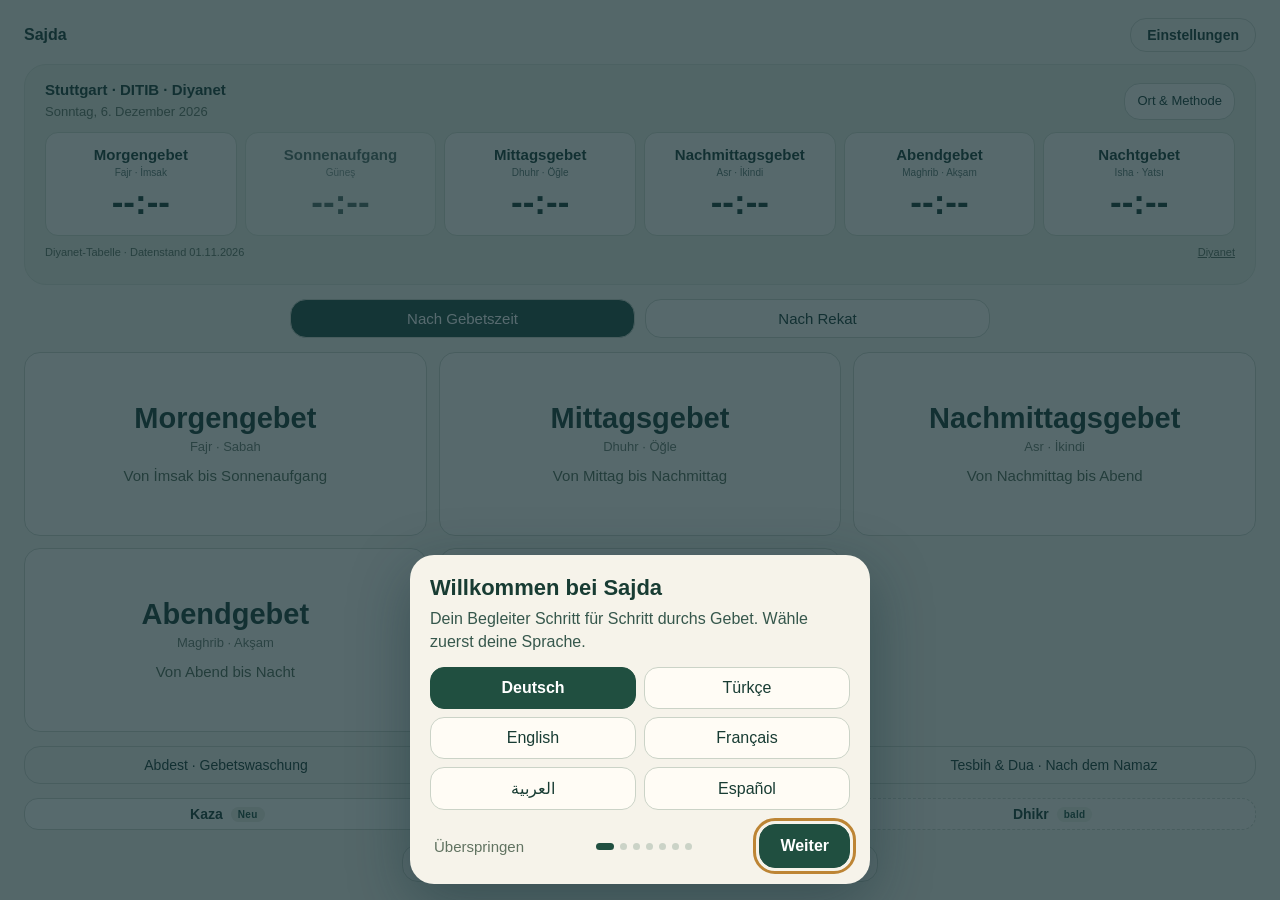
==== commit b4d42358: "Formate online: Fitra und Falak frei, Ufuk/Lawh/Waqt bald verfügbar; Format-Zeile in den Einstellung" ====
--- a/web/index.html
+++ b/web/index.html
@@ -1,4 +1,4 @@
-<!doctype html><html lang="de"><head><meta charset="utf-8"><meta name="viewport" content="width=device-width,initial-scale=1,viewport-fit=cover"><meta name="theme-color" content="#f6f3ea"><title>Sajda – Gebetszeiten und Gebet lernen</title><meta name="google-site-verification" content="Xn05R_5MM9uL-cfBnthn5D_3-SK7ok3MApF2KQxOoHA"><meta name="description" content="Gebetszeiten nach Diyanet/DITIB für über 120 Städte und GPS, dazu das Gebet Schritt für Schritt mit Suren, Bedeutung und Aussprache. Kostenlos, offline, in 6 Sprachen."><link rel="canonical" href="https://musancak.github.io/sajda/"><meta property="og:type" content="website"><meta property="og:url" content="https://musancak.github.io/sajda/"><meta property="og:site_name" content="Sajda"><meta property="og:title" content="Sajda – Das Gebet lernen, Schritt für Schritt"><meta property="og:description" content="Handy hinlegen und beten: Sajda führt dich durch jede Rekat, zeigt jede Haltung und hilft dir, neue Suren direkt im Namaz zu lesen. Mit Gebetszeiten, offline, kostenlos, in 6 Sprachen."><meta property="og:image" content="https://musancak.github.io/sajda/og.png?v=2"><meta property="og:image:alt" content="Sajda auf dem Handy: das Gebet Schritt für Schritt"><meta property="og:image:width" content="1200"><meta property="og:image:height" content="630"><meta property="og:locale" content="de_DE"><meta name="twitter:card" content="summary_large_image"><link rel="icon" type="image/png" href="icon-32.png"><link rel="stylesheet" href="style.css"><link rel="manifest" href="manifest.webmanifest"><link rel="apple-touch-icon" href="icon-180.png"><meta name="apple-mobile-web-app-capable" content="yes"><meta name="mobile-web-app-capable" content="yes"><meta name="apple-mobile-web-app-title" content="Sajda"><script data-goatcounter="https://musancak.goatcounter.com/count" async src="https://gc.zgo.at/count.js"></script><script>function zaehl(n){var i=0;(function f(){if(window.goatcounter&&goatcounter.count){try{goatcounter.count({path:n,title:n,event:true})}catch(e){}}else if(i++<20)setTimeout(f,500)})()}addEventListener("appinstalled",function(){zaehl("app-installiert")});if(matchMedia("(display-mode: standalone)").matches||navigator.standalone)zaehl("als-app-geoeffnet")</script></head><body><div class="app">
+<!doctype html><html lang="de"><head><meta charset="utf-8"><meta name="viewport" content="width=device-width,initial-scale=1,viewport-fit=cover"><meta name="theme-color" content="#f6f3ea"><title>Sajda – Gebetszeiten und Gebet lernen</title><meta name="google-site-verification" content="Xn05R_5MM9uL-cfBnthn5D_3-SK7ok3MApF2KQxOoHA"><meta name="description" content="Gebetszeiten nach Diyanet/DITIB für über 120 Städte und GPS, dazu das Gebet Schritt für Schritt mit Suren, Bedeutung und Aussprache. Kostenlos, offline, in 6 Sprachen."><link rel="canonical" href="https://musancak.github.io/sajda/"><meta property="og:type" content="website"><meta property="og:url" content="https://musancak.github.io/sajda/"><meta property="og:site_name" content="Sajda"><meta property="og:title" content="Sajda – Das Gebet lernen, Schritt für Schritt"><meta property="og:description" content="Handy hinlegen und beten: Sajda führt dich durch jede Rekat, zeigt jede Haltung und hilft dir, neue Suren direkt im Namaz zu lesen. Mit Gebetszeiten, offline, kostenlos, in 6 Sprachen."><meta property="og:image" content="https://musancak.github.io/sajda/og.png?v=2"><meta property="og:image:alt" content="Sajda auf dem Handy: das Gebet Schritt für Schritt"><meta property="og:image:width" content="1200"><meta property="og:image:height" content="630"><meta property="og:locale" content="de_DE"><meta name="twitter:card" content="summary_large_image"><link rel="icon" type="image/png" href="icon-32.png"><script>try{if(localStorage.getItem("sajda-format")==="d")location.replace("entwurf/d.html")}catch(e){}</script><link rel="stylesheet" href="style.css"><link rel="manifest" href="manifest.webmanifest"><link rel="apple-touch-icon" href="icon-180.png"><meta name="apple-mobile-web-app-capable" content="yes"><meta name="mobile-web-app-capable" content="yes"><meta name="apple-mobile-web-app-title" content="Sajda"><script data-goatcounter="https://musancak.goatcounter.com/count" async src="https://gc.zgo.at/count.js"></script><script>function zaehl(n){var i=0;(function f(){if(window.goatcounter&&goatcounter.count){try{goatcounter.count({path:n,title:n,event:true})}catch(e){}}else if(i++<20)setTimeout(f,500)})()}addEventListener("appinstalled",function(){zaehl("app-installiert")});if(matchMedia("(display-mode: standalone)").matches||navigator.standalone)zaehl("als-app-geoeffnet")</script></head><body><div class="app">
 <header><button id="homeButton"></button><button id="settingsButton" data-t="settings"></button></header>
 <main id="home"><section class="times-board"><div class="setting-row"><div><strong data-t="cityZone"></strong><p id="timesDate"></p></div><button id="refreshTimes" data-t="refreshTimes"></button></div><div id="timesGrid"></div><div class="time-details"><span id="timesStatus" role="status"></span><a href="https://namazvakitleri.diyanet.gov.tr/tr-TR/11027/stuttgart-icin-namaz-vakti" target="_blank" rel="noopener">Diyanet</a></div><p id="nextPrayer" aria-live="off"></p></section><div class="settings-tabs home-tabs"><button id="byTimes" data-t="byTimes"></button><button id="byRekat" data-t="byRekat"></button></div><nav id="prayerChoices"></nav><nav id="categories" hidden></nav><nav id="homeShortcuts"></nav><button id="resume" hidden></button><div class="home-links"><button id="homeLearn" data-t="learnTempo"></button><button id="sourcesButton" class="plain" data-t="sources"></button></div></main>
 <main id="choose" hidden><p class="eyebrow" data-t="choose"></p><h1 id="chooseTitle"></h1><p id="chosenPrayerWindow" class="prayer-window-banner" hidden></p><p id="chooseTraditional" class="prayer-traditional"></p><div id="variants"></div></main>
@@ -16,4 +16,4 @@
 <main id="learn" hidden><div class="setting-row"><h1 data-t="learnTitle"></h1><button id="learnBack" data-t="learnBack"></button></div><div class="learn-top"><label for="learnTarget" data-t="learnSection"></label><select id="learnTarget"></select><select id="learnRepeat" hidden></select></div><p class="tempo-hint" data-t="learnHint"></p><div class="learn-text-area"><div id="learnText"></div><div class="setting-row"><button id="learnTextBack" data-t="back"></button><span id="learnTextPage"></span><button id="learnTextNext" data-t="next"></button></div></div><div class="learn-record-controls"><label><input id="learnAutoStop" type="checkbox"> <span data-t="recordAuto"></span></label><label class="silence-control"><span data-t="silenceSeconds"></span><select id="learnSilence"><option value="2">2 s</option><option value="3" selected>3 s</option><option value="5">5 s</option></select></label><div class="setting-row"><button id="recordStart" class="primary" data-t="recordStart"></button><button id="recordStop" data-t="recordStop" disabled></button><strong id="recordElapsed">0.0 s</strong></div><div class="voice-level"><div id="voiceLevel"></div></div><p id="recordStatus" role="status"></p></div><div class="learn-result"><audio id="recordPlayback" controls hidden></audio><label for="learnDuration" data-t="durationSeconds"></label><input id="learnDuration" type="number" min="0.1" max="1800" step="0.1" inputmode="decimal"><button id="saveLearned" class="primary" data-t="saveMeasurement" disabled></button></div><p class="learn-privacy" data-t="learnPrivacy"></p></main>
 <main id="done" hidden><p class="eyebrow" data-t="finished"></p><h1 id="doneTitle"></h1><p data-t="accepted"></p><button id="doneReturnPrayer" class="primary" data-prep="returnPrayer" hidden></button><button id="after" class="primary" data-t="after"></button><button id="again" data-t="again"></button><button id="doneHome" data-t="home"></button></main>
 <main id="kaza" hidden><div class="kaza-top"><h1 data-kz="title"></h1><button id="kazaInfo" class="kaza-icon"></button></div><section class="kaza-hero"><div id="kazaStats"><div class="kaza-big"><strong id="kazaDone">0</strong><span data-kz="doneLabel"></span></div><div class="kaza-bar"><div id="kazaFill"></div></div><p id="kazaSub"></p></div><div id="kazaEmpty" hidden><strong data-kz="emptyTitle"></strong><p data-kz="emptyHint"></p><div class="kaza-empty-actions"><button id="kazaEstimate" class="primary" data-kz="estimate"></button><button id="kazaEnter" data-kz="enter"></button></div></div></section><ul id="kazaList"></ul><div class="kaza-foot"><button id="kazaSetup" class="plain" data-kz="estimate"></button><button id="kazaEdit" class="plain"></button><button id="kazaBackup" class="plain" data-kz="backup"></button></div><p class="kaza-local" data-kz="local"></p></main>
-</div><dialog id="kazaSetupSheet" class="kaza-sheet"><h2 data-kz="setupTitle"></h2><p class="kaza-hint" data-kz="setupHint"></p><div class="kaza-fields"><label><span data-kz="years"></span><input id="kazaYears" type="number" min="0" max="80" value="0" inputmode="numeric"></label><label><span data-kz="months"></span><input id="kazaMonths" type="number" min="0" max="11" value="0" inputmode="numeric"></label></div><p class="kaza-label" data-kz="share"></p><div id="kazaShares" class="kaza-chips"></div><label class="kaza-line"><span data-kz="exempt"></span><input id="kazaExempt" type="number" min="0" max="15" value="0" inputmode="numeric"></label><label class="kaza-line"><span data-kz="witr"></span><input id="kazaWitr" type="checkbox" checked></label><p id="kazaPreview" class="kaza-preview"></p><div class="kaza-sheet-actions"><button data-close data-kz="cancel"></button><button id="kazaAdd"></button><button id="kazaReplace" class="primary"></button></div></dialog><dialog id="kazaInfoSheet" class="kaza-sheet"><h2 data-kz="infoTitle"></h2><ol id="kazaInfoList"></ol><a id="kazaSource" target="_blank" rel="noopener"></a><div class="kaza-sheet-actions"><button data-close class="primary" data-kz="close"></button></div></dialog><dialog id="kazaBackupSheet" class="kaza-sheet"><h2 data-kz="backup"></h2><p class="kaza-hint" data-kz="backupHint"></p><textarea id="kazaCode" rows="4" spellcheck="false"></textarea><p id="kazaBackupStatus" class="kaza-hint" role="status"></p><div class="kaza-sheet-actions"><button data-close data-kz="close"></button><button id="kazaLoad" data-kz="load"></button><button id="kazaCopy" class="primary" data-kz="copy"></button></div></dialog><div id="kazaToast" class="kaza-toast" role="status" hidden><span id="kazaToastText"></span><button id="kazaUndo"></button></div><dialog id="startCountdown" aria-labelledby="countdownTitle"><div class="countdown-content"><h2 id="countdownTitle" data-t="countdownTitle"></h2><output id="countdownValue" aria-live="polite" aria-atomic="true">3</output><button id="cancelCountdown" data-t="cancelCountdown"></button></div></dialog><script src="content.js"></script><script src="languages.js"></script><script src="i18n.js"></script><script src="pacing.js"></script><script src="tempo.js"></script><script src="prayer-plan.js"></script><script src="prayer-routes.js"></script><script src="features-i18n.js"></script><script src="intentions.js"></script><script src="start-countdown.js"></script><script src="prayer-labels.js"></script><script src="preparation-content.js"></script><script src="voice-timing.js"></script><script src="sprache-fr.js"></script><script src="sprache-es.js"></script><script src="sprache-ar.js"></script><script src="sprachen.js"></script><script src="app.js"></script><script src="zaehlen.js"></script><script src="home-features.js"></script><script src="berechnung.js"></script><script src="orte.js"></script><script src="marke.js"></script><script src="fokus.js"></script><script src="guide.js"></script><script src="preparation.js"></script><script src="learn.js"></script><script src="intention-start.js"></script><script src="kaza.js"></script><script src="init.js"></script><script>if('serviceWorker'in navigator&&location.protocol.startsWith('http'))navigator.serviceWorker.register('sw.js').catch(()=>{})</script></body></html>
+</div><dialog id="kazaSetupSheet" class="kaza-sheet"><h2 data-kz="setupTitle"></h2><p class="kaza-hint" data-kz="setupHint"></p><div class="kaza-fields"><label><span data-kz="years"></span><input id="kazaYears" type="number" min="0" max="80" value="0" inputmode="numeric"></label><label><span data-kz="months"></span><input id="kazaMonths" type="number" min="0" max="11" value="0" inputmode="numeric"></label></div><p class="kaza-label" data-kz="share"></p><div id="kazaShares" class="kaza-chips"></div><label class="kaza-line"><span data-kz="exempt"></span><input id="kazaExempt" type="number" min="0" max="15" value="0" inputmode="numeric"></label><label class="kaza-line"><span data-kz="witr"></span><input id="kazaWitr" type="checkbox" checked></label><p id="kazaPreview" class="kaza-preview"></p><div class="kaza-sheet-actions"><button data-close data-kz="cancel"></button><button id="kazaAdd"></button><button id="kazaReplace" class="primary"></button></div></dialog><dialog id="kazaInfoSheet" class="kaza-sheet"><h2 data-kz="infoTitle"></h2><ol id="kazaInfoList"></ol><a id="kazaSource" target="_blank" rel="noopener"></a><div class="kaza-sheet-actions"><button data-close class="primary" data-kz="close"></button></div></dialog><dialog id="kazaBackupSheet" class="kaza-sheet"><h2 data-kz="backup"></h2><p class="kaza-hint" data-kz="backupHint"></p><textarea id="kazaCode" rows="4" spellcheck="false"></textarea><p id="kazaBackupStatus" class="kaza-hint" role="status"></p><div class="kaza-sheet-actions"><button data-close data-kz="close"></button><button id="kazaLoad" data-kz="load"></button><button id="kazaCopy" class="primary" data-kz="copy"></button></div></dialog><div id="kazaToast" class="kaza-toast" role="status" hidden><span id="kazaToastText"></span><button id="kazaUndo"></button></div><dialog id="startCountdown" aria-labelledby="countdownTitle"><div class="countdown-content"><h2 id="countdownTitle" data-t="countdownTitle"></h2><output id="countdownValue" aria-live="polite" aria-atomic="true">3</output><button id="cancelCountdown" data-t="cancelCountdown"></button></div></dialog><script src="content.js"></script><script src="languages.js"></script><script src="i18n.js"></script><script src="pacing.js"></script><script src="tempo.js"></script><script src="prayer-plan.js"></script><script src="prayer-routes.js"></script><script src="features-i18n.js"></script><script src="intentions.js"></script><script src="start-countdown.js"></script><script src="prayer-labels.js"></script><script src="preparation-content.js"></script><script src="voice-timing.js"></script><script src="sprache-fr.js"></script><script src="sprache-es.js"></script><script src="sprache-ar.js"></script><script src="sprachen.js"></script><script src="app.js"></script><script src="zaehlen.js"></script><script src="home-features.js"></script><script src="berechnung.js"></script><script src="orte.js"></script><script src="marke.js"></script><script src="fokus.js"></script><script src="guide.js"></script><script src="preparation.js"></script><script src="learn.js"></script><script src="intention-start.js"></script><script src="kaza.js"></script><script src="init.js"></script><script src="format.js"></script><script>if('serviceWorker'in navigator&&location.protocol.startsWith('http'))navigator.serviceWorker.register('sw.js').catch(()=>{})</script></body></html>
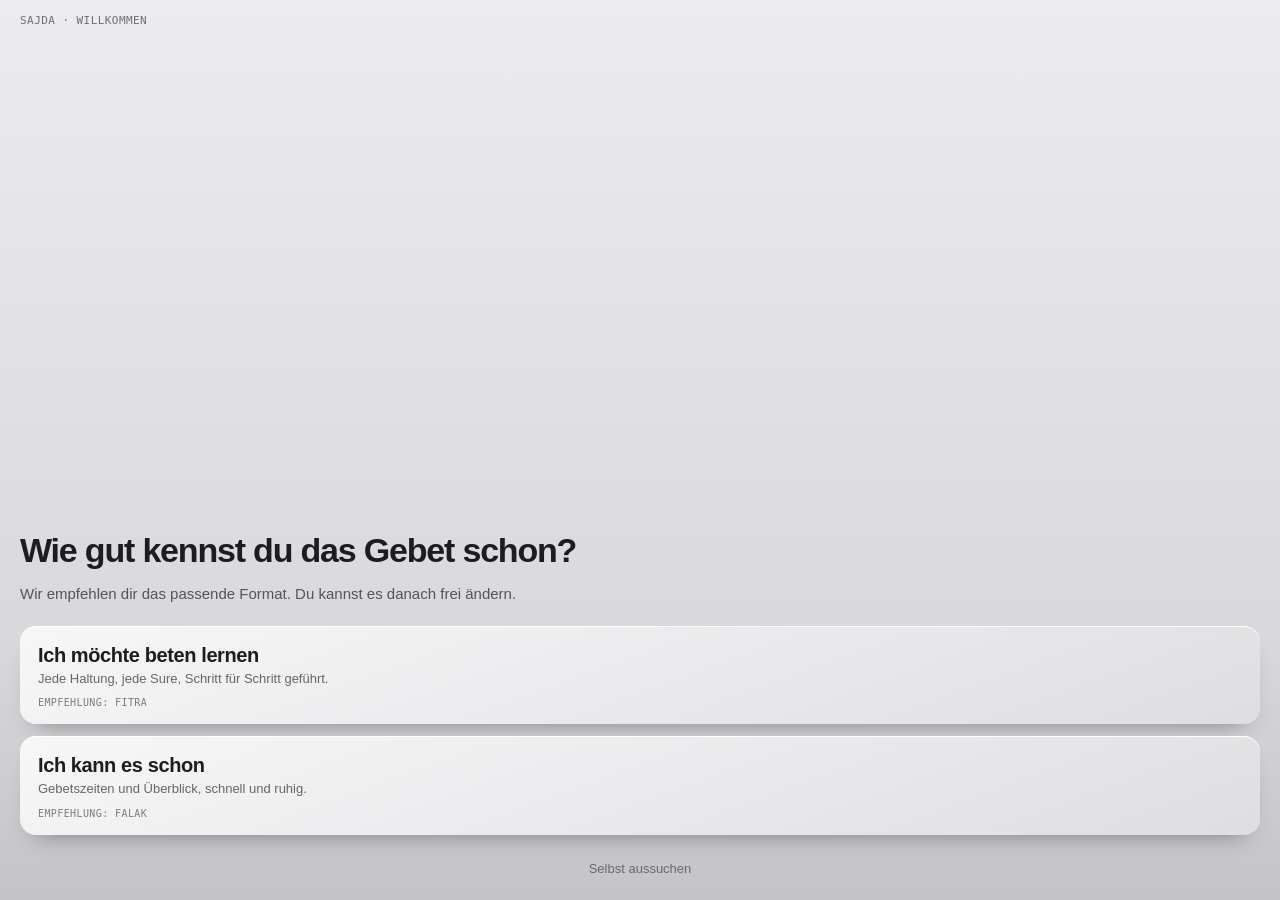
==== commit 6b7df6e0: "Neue Besucher starten im Format-Intro, Format-Knopf auf der Startseite Co-Authored-By: Claude Opus 5" ====
--- a/web/index.html
+++ b/web/index.html
@@ -1,5 +1,5 @@
-<!doctype html><html lang="de"><head><meta charset="utf-8"><meta name="viewport" content="width=device-width,initial-scale=1,viewport-fit=cover"><meta name="theme-color" content="#f6f3ea"><title>Sajda – Gebetszeiten und Gebet lernen</title><meta name="google-site-verification" content="Xn05R_5MM9uL-cfBnthn5D_3-SK7ok3MApF2KQxOoHA"><meta name="description" content="Gebetszeiten nach Diyanet/DITIB für über 120 Städte und GPS, dazu das Gebet Schritt für Schritt mit Suren, Bedeutung und Aussprache. Kostenlos, offline, in 6 Sprachen."><link rel="canonical" href="https://musancak.github.io/sajda/"><meta property="og:type" content="website"><meta property="og:url" content="https://musancak.github.io/sajda/"><meta property="og:site_name" content="Sajda"><meta property="og:title" content="Sajda – Das Gebet lernen, Schritt für Schritt"><meta property="og:description" content="Handy hinlegen und beten: Sajda führt dich durch jede Rekat, zeigt jede Haltung und hilft dir, neue Suren direkt im Namaz zu lesen. Mit Gebetszeiten, offline, kostenlos, in 6 Sprachen."><meta property="og:image" content="https://musancak.github.io/sajda/og.png?v=2"><meta property="og:image:alt" content="Sajda auf dem Handy: das Gebet Schritt für Schritt"><meta property="og:image:width" content="1200"><meta property="og:image:height" content="630"><meta property="og:locale" content="de_DE"><meta name="twitter:card" content="summary_large_image"><link rel="icon" type="image/png" href="icon-32.png"><script>try{if(localStorage.getItem("sajda-format")==="d")location.replace("entwurf/d.html")}catch(e){}</script><link rel="stylesheet" href="style.css"><link rel="manifest" href="manifest.webmanifest"><link rel="apple-touch-icon" href="icon-180.png"><meta name="apple-mobile-web-app-capable" content="yes"><meta name="mobile-web-app-capable" content="yes"><meta name="apple-mobile-web-app-title" content="Sajda"><script data-goatcounter="https://musancak.goatcounter.com/count" async src="https://gc.zgo.at/count.js"></script><script>function zaehl(n){var i=0;(function f(){if(window.goatcounter&&goatcounter.count){try{goatcounter.count({path:n,title:n,event:true})}catch(e){}}else if(i++<20)setTimeout(f,500)})()}addEventListener("appinstalled",function(){zaehl("app-installiert")});if(matchMedia("(display-mode: standalone)").matches||navigator.standalone)zaehl("als-app-geoeffnet")</script></head><body><div class="app">
-<header><button id="homeButton"></button><button id="settingsButton" data-t="settings"></button></header>
+<!doctype html><html lang="de"><head><meta charset="utf-8"><meta name="viewport" content="width=device-width,initial-scale=1,viewport-fit=cover"><meta name="theme-color" content="#f6f3ea"><title>Sajda – Gebetszeiten und Gebet lernen</title><meta name="google-site-verification" content="Xn05R_5MM9uL-cfBnthn5D_3-SK7ok3MApF2KQxOoHA"><meta name="description" content="Gebetszeiten nach Diyanet/DITIB für über 120 Städte und GPS, dazu das Gebet Schritt für Schritt mit Suren, Bedeutung und Aussprache. Kostenlos, offline, in 6 Sprachen."><link rel="canonical" href="https://musancak.github.io/sajda/"><meta property="og:type" content="website"><meta property="og:url" content="https://musancak.github.io/sajda/"><meta property="og:site_name" content="Sajda"><meta property="og:title" content="Sajda – Das Gebet lernen, Schritt für Schritt"><meta property="og:description" content="Handy hinlegen und beten: Sajda führt dich durch jede Rekat, zeigt jede Haltung und hilft dir, neue Suren direkt im Namaz zu lesen. Mit Gebetszeiten, offline, kostenlos, in 6 Sprachen."><meta property="og:image" content="https://musancak.github.io/sajda/og.png?v=2"><meta property="og:image:alt" content="Sajda auf dem Handy: das Gebet Schritt für Schritt"><meta property="og:image:width" content="1200"><meta property="og:image:height" content="630"><meta property="og:locale" content="de_DE"><meta name="twitter:card" content="summary_large_image"><link rel="icon" type="image/png" href="icon-32.png"><script>try{var f=localStorage.getItem("sajda-format");if(f==="d")location.replace("entwurf/d.html");else if(!f&&!localStorage.getItem("namaz-tr-v3")&&!/bot|crawl|spider|slurp|preview/i.test(navigator.userAgent))location.replace("entwurf/")}catch(e){}</script><link rel="stylesheet" href="style.css"><link rel="manifest" href="manifest.webmanifest"><link rel="apple-touch-icon" href="icon-180.png"><meta name="apple-mobile-web-app-capable" content="yes"><meta name="mobile-web-app-capable" content="yes"><meta name="apple-mobile-web-app-title" content="Sajda"><script data-goatcounter="https://musancak.goatcounter.com/count" async src="https://gc.zgo.at/count.js"></script><script>function zaehl(n){var i=0;(function f(){if(window.goatcounter&&goatcounter.count){try{goatcounter.count({path:n,title:n,event:true})}catch(e){}}else if(i++<20)setTimeout(f,500)})()}addEventListener("appinstalled",function(){zaehl("app-installiert")});if(matchMedia("(display-mode: standalone)").matches||navigator.standalone)zaehl("als-app-geoeffnet")</script></head><body><div class="app">
+<header><button id="homeButton"></button><a id="formatButton" href="entwurf/">Format</a><button id="settingsButton" data-t="settings"></button></header>
 <main id="home"><section class="times-board"><div class="setting-row"><div><strong data-t="cityZone"></strong><p id="timesDate"></p></div><button id="refreshTimes" data-t="refreshTimes"></button></div><div id="timesGrid"></div><div class="time-details"><span id="timesStatus" role="status"></span><a href="https://namazvakitleri.diyanet.gov.tr/tr-TR/11027/stuttgart-icin-namaz-vakti" target="_blank" rel="noopener">Diyanet</a></div><p id="nextPrayer" aria-live="off"></p></section><div class="settings-tabs home-tabs"><button id="byTimes" data-t="byTimes"></button><button id="byRekat" data-t="byRekat"></button></div><nav id="prayerChoices"></nav><nav id="categories" hidden></nav><nav id="homeShortcuts"></nav><button id="resume" hidden></button><div class="home-links"><button id="homeLearn" data-t="learnTempo"></button><button id="sourcesButton" class="plain" data-t="sources"></button></div></main>
 <main id="choose" hidden><p class="eyebrow" data-t="choose"></p><h1 id="chooseTitle"></h1><p id="chosenPrayerWindow" class="prayer-window-banner" hidden></p><p id="chooseTraditional" class="prayer-traditional"></p><div id="variants"></div></main>
 <main id="reader" hidden><div id="washReturnBar" hidden><button id="washReturn" data-prep="returnPrayer"></button></div><div class="meta"><span id="routeName"></span><button id="mic"></button></div><div class="meta"><span id="position"></span><a id="source" target="_blank" rel="noopener" data-t="source"></a></div><div class="track"><div id="progress"></div></div><div class="reading-stage"><article class="reading-copy"><div class="heading"><h1 id="title"></h1><button id="sectionTempo" class="section-tempo" data-t="sectionTempo"></button></div><div id="pagebox" aria-live="off"></div></article><aside id="posePanel"><img id="pose" alt="" hidden></aside></div><div class="pacing"><button id="pacePlay" aria-pressed="false"></button><div class="pace-meter"><div id="paceFill"></div></div><span id="paceLabel"></span><span id="activeTempo" class="tempo-badge"></span><button id="tempoSettings" data-t="tempo"></button></div><div id="counter" role="status" hidden><strong id="repeatInstruction"></strong><span id="repeatRound"></span></div><p id="status" role="status"></p><footer><button id="back"></button><button id="next" class="primary"></button></footer></main>
--- a/web/style.css
+++ b/web/style.css
@@ -239,3 +239,5 @@
 .kaza-kachel{cursor:pointer;border-style:solid;background:#fffdf8;color:#183c33}
 @media(max-height:700px){.kaza-top h1{font-size:26px}.kaza-hero{padding:14px 16px}.kaza-big strong{font-size:40px}#kazaList{gap:6px}.kaza-local{display:none}}
 @media(prefers-reduced-motion:reduce){.kaza-row.pop,.kaza-row.pop .kaza-count strong{animation:none}.kaza-toast,.kaza-bar div{transition:none}}
+
+#formatButton{margin-left:auto;margin-right:8px;padding:8px 16px;border:1px solid #cbd3c7;border-radius:16px;font-size:14px;font-weight:700;text-decoration:none}.app:has(#home[hidden]) #formatButton{display:none}@media(orientation:landscape) and (max-height:650px){#formatButton{padding:5px 12px}}
